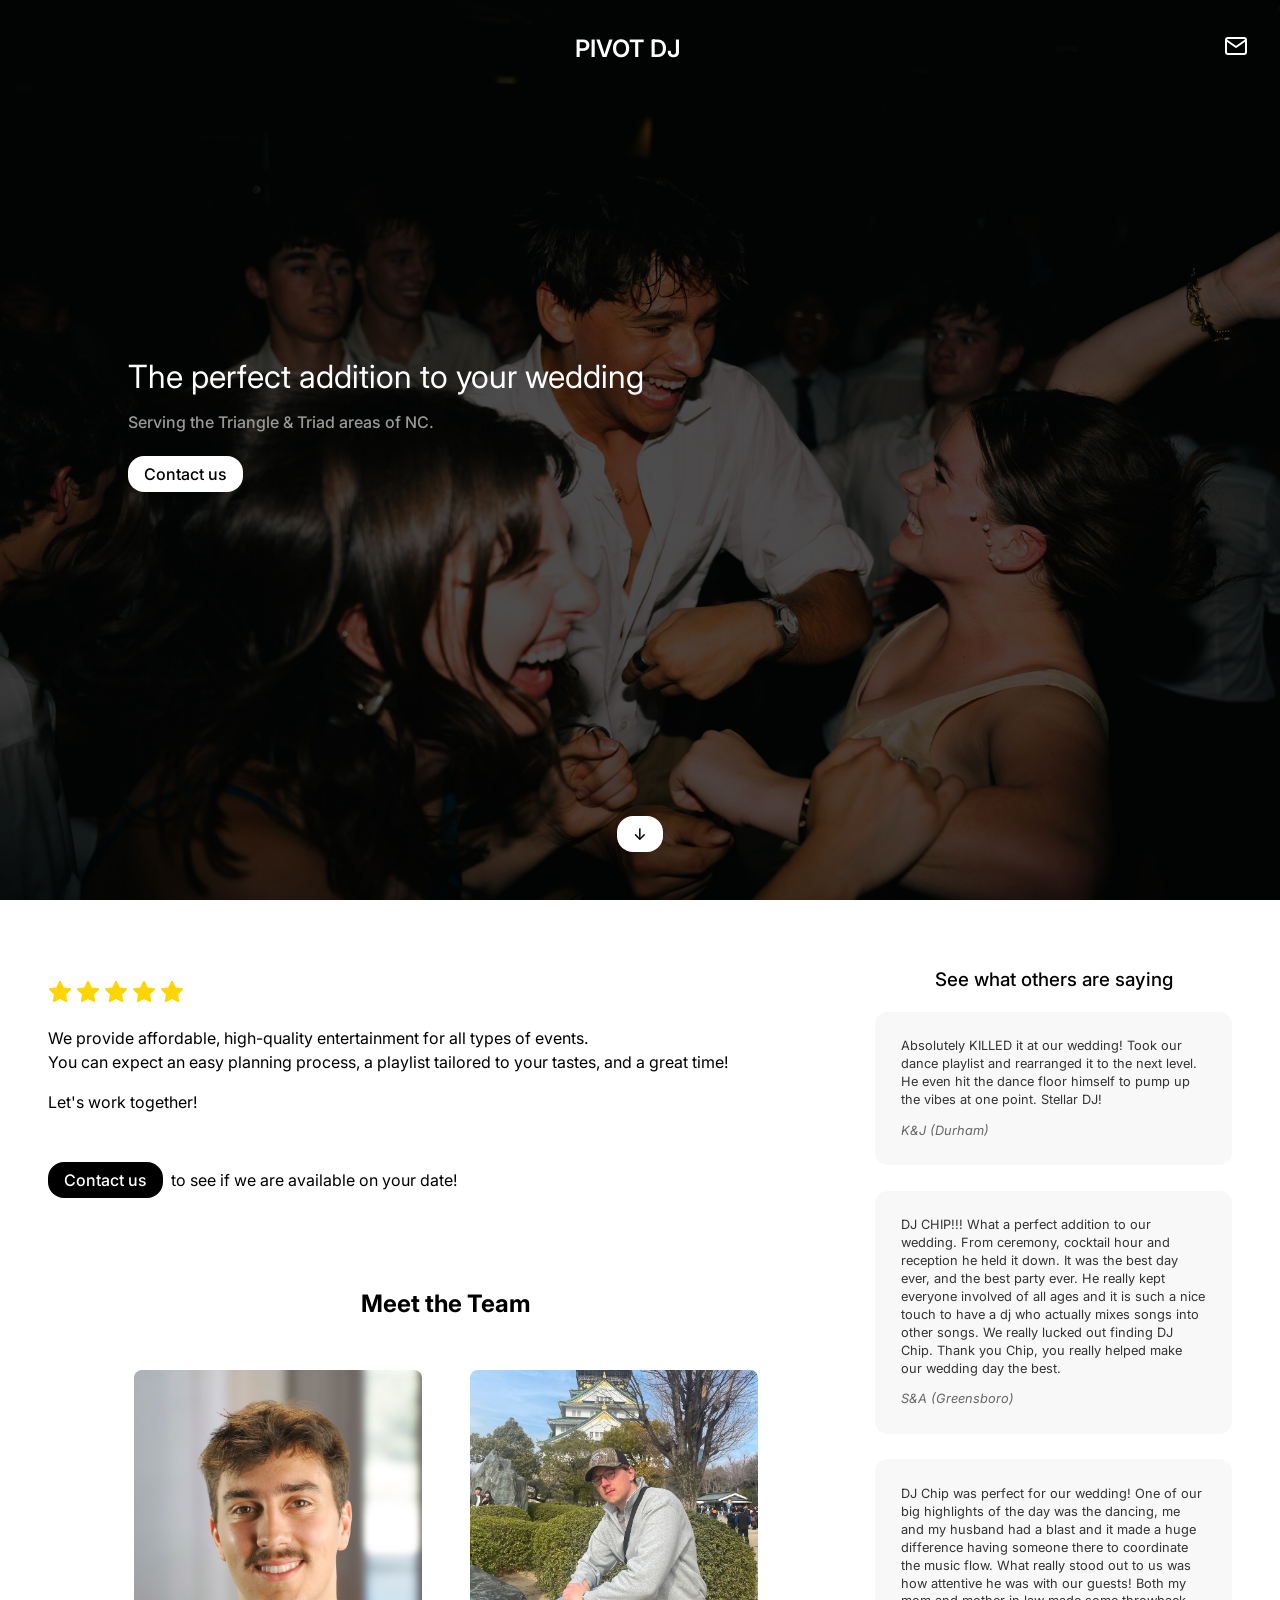
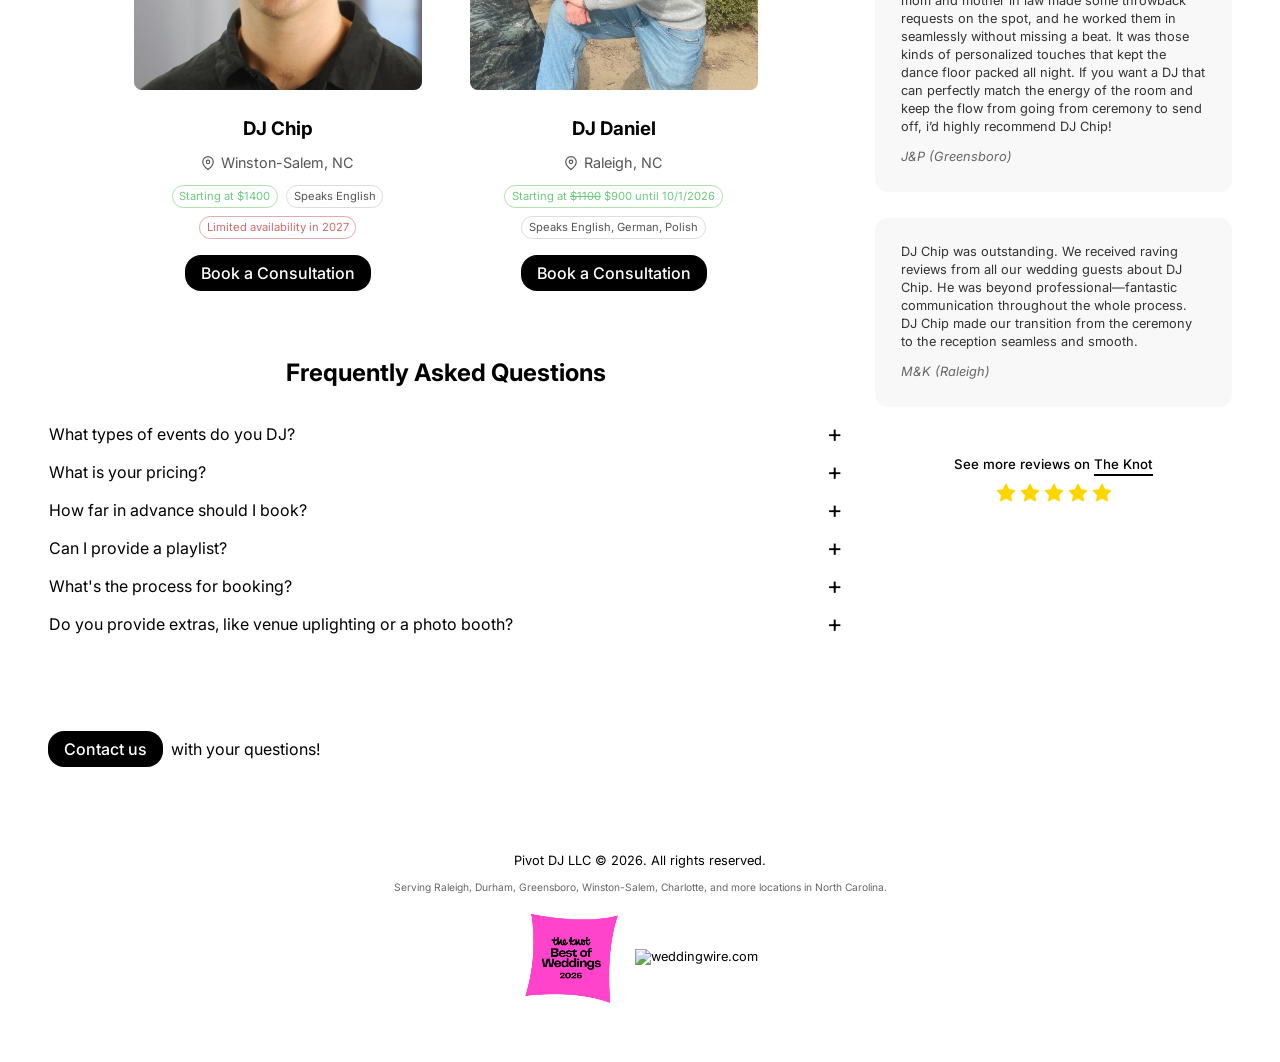
==== index.html @ 829cc8ad "remove name from s&a review" ====
<!DOCTYPE html>
<html lang="en">
<!-- 
    This website was NOT made with Squarespace.
    I made it from scratch.

    Hire us for your next event.
    
    – Chip
-->

<head>
    <title>Pivot DJ – Entertainment in Raleigh, Greensboro NC</title>
    <meta charset="utf-8">
    <meta name="og:title" content="Pivot DJ – Weddings, Entertainment in Raleigh, Greensboro NC">
    <meta name="og:site_name" content="Pivot DJ">
    <meta name="og:url" content="https://pivotdj.com">
    <meta name="keywords"
        content="dj, nc, raleigh, durham, charlotte, greensboro, winston-salem, live dj, wedding dj, wedding djs, corporate event, private event, affordable, cheap, good price, disc jockey, live music">
    <meta name="description" content="High-quality, affordable DJ services in the Triangle & Triad">
    <meta name="og:description" content="High-quality, affordable DJ services in the Triangle & Triad">
    <meta name="viewport" content="width=device-width, initial-scale=1.0, viewport-fit=cover">
    <meta name="copyright" content="Pivot DJ LLC">
    <meta name="robots" content="index,follow">
    <link rel="stylesheet" href="/main.css">
    <link rel="icon" href="/assets/favicon-dj.png" type="image/png">
    <link rel="apple-touch-icon" href="/assets/favicon-dj.png">
    <!-- Google tag (gtag.js) -->
    <script async src="https://www.googletagmanager.com/gtag/js?id=G-9B3NSPTKXT"></script>
    <script>
        window.dataLayer = window.dataLayer || [];
        function gtag() { dataLayer.push(arguments); }
        gtag('js', new Date());

        gtag('config', 'G-9B3NSPTKXT');
    </script>
</head>

<body>
    <img id="slideshow" src="/assets/dj0.jpg" alt="Slideshow image">

    <div id="container">
        <div class="fullpage">
            <!-- <header class="notice">
                Header
            </header> -->
            <header>
                <div id="left">
                    <!-- <a href="/">&larr; Home</a> -->
                </div>
                <div id="center">
                    <a href="/">PIVOT DJ</a>
                </div>
                <div id="right">
                    <a href="mailto:contact@pivotdj.com"><svg xmlns="http://www.w3.org/2000/svg" width="24" height="24"
                            viewBox="0 0 24 24" fill="none" stroke="currentColor" stroke-width="2"
                            stroke-linecap="round" stroke-linejoin="round" class="feather feather-mail">
                            <path d="M4 4h16c1.1 0 2 .9 2 2v12c0 1.1-.9 2-2 2H4c-1.1 0-2-.9-2-2V6c0-1.1.9-2 2-2z">
                            </path>
                            <polyline points="22,6 12,13 2,6"></polyline>
                        </svg></a>
                </div>
            </header>
            <main class="content">
                <div class="title-container"> <!-- For removing flex behavior from these children -->
                    <div class="title">The perfect addition to your <span class="word-wrapper"><span
                                id="rotating-word">wedding</span></span></div>
                    <div class="subtitle">Serving the Triangle & Triad areas of NC.</div>
                    <a href="mailto:contact@pivotdj.com"><button>Contact us</button></a>
                </div>
            </main>
            <footer>
                <button data-scroll-to=".bg">&darr;</button>
            </footer>
        </div>
        <div class="bg">
            <div class="columns">
                <main>
                    <div>
                        <!-- <div style="opacity: 0.5; font-style: italic">Reviews coming soon.</div> -->
                        <div class="stars" data-scroll-to=".review-section">
                            <img src="/assets/star.svg" width="24" height="24" alt="">
                            <img src="/assets/star.svg" width="24" height="24" alt="">
                            <img src="/assets/star.svg" width="24" height="24" alt="">
                            <img src="/assets/star.svg" width="24" height="24" alt="">
                            <img src="/assets/star.svg" width="24" height="24" alt="">
                        </div>
                        <div>
                            We provide affordable, high-quality entertainment for all types of events.<br>
                            You can expect an easy planning process, a playlist tailored to your tastes, and a great
                            time!
                        </div>
                        <div>Let's work together!</div>
                        <div>
                            <a href="mailto:contact@pivotdj.com"><button>Contact us</button></a>&nbsp; to see if we are
                            available on your date!
                        </div>
                        <br>
                        <div class="faq-section">
                            <h2>Meet the Team</h2>
                            <div class="team">
                                <div>
                                    <img src="/assets/chip.jpg" alt="DJ Chip">
                                    <h3>DJ Chip</h3>
                                    <div class="team-location"><svg xmlns="http://www.w3.org/2000/svg" width="14"
                                            height="14" viewBox="0 0 24 24" fill="none" stroke="currentColor"
                                            stroke-width="2" stroke-linecap="round" stroke-linejoin="round"
                                            class="feather feather-map-pin">
                                            <path d="M21 10c0 7-9 13-9 13s-9-6-9-13a9 9 0 0 1 18 0z"></path>
                                            <circle cx="12" cy="10" r="3"></circle>
                                        </svg>Winston-Salem, NC</div>
                                    <div class="team-tags">
                                        <span class="team-tag team-tag-money">Starting at $1400</span>
                                        <span class="team-tag">Speaks English</span>
                                        <span class="team-tag team-tag-warning">Limited availability in 2027</span>
                                    </div>
                                    <p>
                                        <a href="https://calendar.app.google/gRB2SEyyCgArEtB78">
                                            <button>Book a
                                                Consultation</button>
                                        </a>
                                    </p>
                                </div>
                                <div>
                                    <img src="/assets/daniel.jpg" alt="DJ Daniel">
                                    <h3>DJ Daniel</h3>
                                    <div class="team-location"><svg xmlns="http://www.w3.org/2000/svg" width="14"
                                            height="14" viewBox="0 0 24 24" fill="none" stroke="currentColor"
                                            stroke-width="2" stroke-linecap="round" stroke-linejoin="round"
                                            class="feather feather-map-pin">
                                            <path d="M21 10c0 7-9 13-9 13s-9-6-9-13a9 9 0 0 1 18 0z"></path>
                                            <circle cx="12" cy="10" r="3"></circle>
                                        </svg>Raleigh, NC</div>
                                    <div class="team-tags">
                                        <span class="team-tag team-tag-money">Starting at <del>$1100</del> $900 until 10/1/2026</span>
                                        <span class="team-tag">Speaks English, German, Polish</span>
                                    </div>
                                    <p>
                                        <a href="https://calendar.app.google/VmFDQBYrXKWdVt6Q8">
                                            <button>Book a
                                                Consultation</button>
                                        </a>
                                    </p>

                                </div>
                            </div>
                        </div>
                        <div class="faq-section">
                            <h2>Frequently Asked Questions</h2>
                            <div class="faq-item">
                                <div class="faq-question">
                                    What types of events do you DJ?
                                    <span class="faq-toggle">+</span>
                                </div>
                                <div class="faq-answer">
                                    We play weddings, corporate events, private parties, and school dances. Each
                                    event is unique, so we work closely with you to create the perfect atmosphere.
                                </div>
                            </div>
                            <div class="faq-item">
                                <div class="faq-question">
                                    What is your pricing?
                                    <span class="faq-toggle">+</span>
                                </div>
                                <div class="faq-answer">
                                    Pricing varies based on a lot of factors!<br><br>
                                    Our wedding packages start at $1000, and event packages start at $400.<br><br>
                                    If you want to get some more specific numbers, <a class="link"
                                        data-scroll-to="#contact">reach out</a> & we'll send you a quote!
                                </div>
                            </div>
                            <div class="faq-item">
                                <div class="faq-question">
                                    How far in advance should I book?
                                    <span class="faq-toggle">+</span>
                                </div>
                                <div class="faq-answer">
                                    For weddings and major events, we recommend booking 3-6 months in advance. However,
                                    we
                                    may have availability at any time, so it's always worth asking!
                                </div>
                            </div>
                            <div class="faq-item">
                                <div class="faq-question">
                                    Can I provide a playlist?
                                    <span class="faq-toggle">+</span>
                                </div>
                                <div class="faq-answer">
                                    Absolutely! We would love to hear your music preferences and must-play songs.
                                </div>
                            </div>
                            <div class="faq-item">
                                <div class="faq-question">
                                    What's the process for booking?
                                    <span class="faq-toggle">+</span>
                                </div>
                                <div class="faq-answer">
                                    1. We'll chat about your event, and send you a quote!<br><br>
                                    2. If the quote looks good, we'll send you a contract & require a 50% deposit to
                                    secure your date.<br><br>
                                    3. We'll chat again to go over the details & make a playlist based on your
                                    preferences.<br><br>
                                    4. We'll show up early to set up, and make sure everything goes smoothly!
                                </div>
                            </div>
                            <div class="faq-item">
                                <div class="faq-question">
                                    Do you provide extras, like venue uplighting or a photo booth?
                                    <span class="faq-toggle">+</span>
                                </div>
                                <div class="faq-answer">
                                    No. We provide a simple wedding DJ service, at a more affordable price point than
                                    most DJs in the Triangle and Triad areas!
                                </div>
                            </div>
                        </div>
                        <br>
                        <div id="contact">
                            <a href="mailto:contact@pivotdj.com"><button>Contact us</button></a>&nbsp; with your
                            questions!
                            <!-- or
                            <a class="link" href="https://calendar.app.google/gRB2SEyyCgArEtB78">meet with us
                                (free)</a>! -->
                        </div>
                    </div>
                </main>
                <section class="review-section">
                    <h3>See what others are saying</h3>
                    <div class="review">
                        <div class="review-text">
                            Absolutely KILLED it at our wedding! Took our dance playlist and rearranged it to the next
                            level. He even hit the dance floor himself to pump up the vibes at one point. Stellar DJ!
                        </div>
                        <div class="review-author">
                            K&J (Durham)
                        </div>
                    </div>
                    <div class="review">
                        <div class="review-text">
                            DJ CHIP!!! What a perfect addition to our wedding. From ceremony, cocktail hour and
                            reception he held it down. It was the best day ever, and the best party ever. He really kept
                            everyone involved of all ages and it is such a nice touch to have a dj who actually mixes
                            songs into other songs. We really lucked out finding DJ Chip. Thank you Chip, you really
                            helped make our wedding day the best.
                        </div>
                        <div class="review-author">
                            S&A (Greensboro)
                        </div>
                    </div>
                    <div class="review">
                        <div class="review-text">
                            DJ Chip was perfect for our wedding! One of our big highlights of the day was the dancing,
                            me and my husband had a blast and it made a huge difference having someone there to
                            coordinate the music flow. What really stood out to us was how attentive he was with our
                            guests! Both my mom and mother in law made some throwback requests on the spot, and he
                            worked them in seamlessly without missing a beat. It was those kinds of personalized touches
                            that kept the dance floor packed all night. If you want a DJ that can perfectly match the
                            energy of the room and keep the flow from going from ceremony to send off, i’d highly
                            recommend DJ Chip!
                        </div>
                        <div class="review-author">
                            J&P (Greensboro)
                        </div>
                    </div>
                    <div class="review">
                        <div class="review-text">
                            DJ Chip was outstanding. We received raving reviews from all our wedding guests about DJ
                            Chip. He was beyond professional—fantastic communication throughout the whole process. DJ
                            Chip made our transition from the ceremony to the reception seamless and smooth.
                        </div>
                        <div class="review-author">
                            M&K (Raleigh)
                        </div>
                    </div>
                    <h5>See more reviews on <a class="link"
                            href="https://www.theknot.com/marketplace/redirect-2095259?utm_source=vendor_website&utm_medium=banner&utm_term=2c497279-8a3f-4883-9892-98532b656bb8&utm_campaign=vendor_badge_assets">The
                            Knot</a></h5>
                    <svg style="display:none;">
                        <symbol id="icon-star" viewBox="0 0 24 24">
                            <polygon points="12 2 15.09 8.26 22 9.27 17 14.14 
              18.18 21.02 12 17.77 5.82 21.02 
              7 14.14 2 9.27 8.91 8.26 12 2">
                            </polygon>
                        </symbol>
                    </svg>
                    <div class="stars" style="color:#ffd500">
                        <img src="/assets/star.svg" width="20" height="20" alt="">
                        <img src="/assets/star.svg" width="20" height="20" alt="">
                        <img src="/assets/star.svg" width="20" height="20" alt="">
                        <img src="/assets/star.svg" width="20" height="20" alt="">
                        <img src="/assets/star.svg" width="20" height="20" alt="">
                    </div>
                </section>

            </div>
            <footer>
                <div>Pivot DJ LLC &copy; 2026. All rights reserved.</div>
                <div class="fade">Serving Raleigh, Durham, Greensboro, Winston-Salem, Charlotte, and more locations in
                    North Carolina.</div>
                <div class="footer-columns">
                    <a target="_blank"
                        href="https://www.theknot.com/marketplace/redirect-2095259?utm_source=vendor_website&utm_medium=banner&utm_term=2c497279-8a3f-4883-9892-98532b656bb8&utm_campaign=vendor_badge_assets"><img
                            alt="As Seen on The Knot" border="0" src="/assets/knot.png" width="100"></a>
                    <a rel='nofollow' target='_blank'
                        href='https://www.weddingwire.com/biz/dj-chip/22a6bf3225f4427c.html'
                        title='weddingwire.com'><img alt='weddingwire.com'
                            src='https://www.weddingwire.com/images/sellos/partner--gg2209864.png'
                            srcset='https://www.weddingwire.com/images/sellos/partner--gg2209864.png 1x, https://www.weddingwire.com/images/sellos/partner--gg2209864.png?largeImg=true 2x'
                            style='border-width:0px;' /></a>
                </div>
            </footer>
        </div>

        <script>
            // Rotating words

            const words = ["wedding", "party", "private event", "formal", "prom"];
            let index = 0;
            const el = document.getElementById("rotating-word");

            function rotateWord() {
                // Slide out
                el.style.transform = "translateY(-100%)";
                el.style.opacity = "0";

                setTimeout(() => {
                    // Change word when it's out of view
                    index = (index + 1) % words.length;
                    el.textContent = words[index];

                    // Reset position below and then animate up
                    el.style.transition = "none"; // remove transition to jump below
                    el.style.transform = "translateY(100%)";

                    // Force reflow to make browser register the new position
                    void el.offsetWidth;

                    // Animate back in
                    el.style.transition = "transform 0.5s ease, opacity 0.5s ease";
                    el.style.transform = "translateY(0)";
                    el.style.opacity = "1";
                }, 500); // wait for slide-out animation
            }

            setInterval(rotateWord, 3000);

            // Slideshow

            const images = Array.from({ length: 7 }, (_, i) => `/assets/dj${i}.jpg`);
            const delay = 5000; // 5 seconds
            const preloaded = [];

            for (let i = 0; i < images.length; i++) {
                preloaded[i] = new Image();
                preloaded[i].src = images[i];
            }

            let current = 1;
            const img = document.getElementById('slideshow');

            setInterval(() => {
                img.src = preloaded[current].src;
                current = (current + 1) % images.length;
            }, delay);

            // Scroll to / highlight

            document.querySelectorAll('[data-scroll-to]').forEach(element => {
                element.addEventListener('click', () => {
                    const target = document.querySelector(element.dataset.scrollTo);
                    if (target) {
                        target.scrollIntoView({ behavior: 'smooth' });
                        // Add highlight animation if it's the contact section
                        if (element.dataset.scrollTo === '#contact') {
                            target.classList.add('highlight');
                            // Remove the class after animation completes
                            setTimeout(() => {
                                target.classList.remove('highlight');
                            }, 1500);
                        }
                        // Add highlight animation if it's the review section
                        if (element.dataset.scrollTo === '.review-section') {
                            target.children[0].classList.add('highlight');
                            // Remove the class after animation completes
                            setTimeout(() => {
                                target.children[0].classList.remove('highlight');
                            }, 1500);
                        }
                    }
                });
            });

            // FAQ Toggle functionality

            document.querySelectorAll('.faq-question').forEach(question => {
                question.addEventListener('click', () => {
                    const faqItem = question.parentElement;
                    faqItem.classList.toggle('active');
                });
            });
        </script>
</body>

</html>
---- main.css ----
@import url('https://fonts.googleapis.com/css2?family=Inter:ital,opsz,wght@0,14..32,100..900;1,14..32,100..900&display=swap');

* {
    box-sizing: border-box;
    /* Apparently this is a best practice! */
}

:root {
    --color: #dd2525;
}

body {
    margin: 0;
    background: black;

    font-family: "Inter", sans-serif;
}

.fade {
    font-size: 0.8em;
    opacity: 0.6;
}

.word-wrapper {
    display: inline-block;
    height: 1em;
    /* overflow: hidden; */
    /* vertical-align: bottom; */
    position: relative;
}

#rotating-word {
    display: inline-block;
    transition: transform 0.5s ease, opacity 0.5s ease;
    will-change: transform, opacity;
}

#slideshow {
    position: fixed;
    width: 100vw;
    height: 100vh;
    object-fit: cover;

    opacity: 30%;
    filter: saturate(1.3);
}

#container {
    color: white;
    position: relative;
}

.content {
    width: 100%;
    padding: 3rem;
}

.fullpage {
    height: 100vh;
    display: flex;
    flex-direction: column;
}

header {
    padding: 2em;
    display: flex;
    justify-content: space-between;
    align-items: center;
}

header #left {
    font-size: 0.8em;
    filter: brightness(0.6);
}

header #center {
    font-weight: 600;
    font-size: 1.5em;
    transition: transform 0.2s;
}

header #center:hover {
    transform: rotate(5deg);
}

header #right {
    display: flex;
    gap: 1em;
}

header.notice {
    display: block;
    text-align: center;
    padding: 1em;
    font-size: 0.8em;
    background: #cc9c00;
}

.footer-columns {
    display: flex;
    justify-content: center;
    align-items: center;
    gap: 1em;
}

main {
    flex-grow: 1;
    max-width: 70rem;
    margin: 0 auto;

    display: flex;
    flex-direction: column;
    justify-content: center;

}

footer {
    padding: 3em;
    text-align: center;
}

footer div {
    margin-bottom: 1em;
}

.title {
    font-size: 2em;
    margin-bottom: 0.5em;
}

.subtitle {
    filter: brightness(0.6);
    font-weight: 500;
    margin-bottom: 0.5em;
}

/* this kind of a workaround, basically the divs that are JUST a button needed some more space */
main div:has(button):not(.faq-section div) {
    margin: 2em 0;
}

main button {
    margin: 1em 0;
}

button {
    padding: 0.5em 1em;
    display: inline;

    border: none;
    background: white;

    border-radius: 1em;

    color: black;
    cursor: pointer;


    font-family: inherit;
    font-size: inherit;
    font-weight: 500;
    transition: 0.2s all;
}

button:hover {
    transform: scale(1.05);
}

a {
    color: inherit;
    text-decoration: none;
    padding: 2px 0;
}

a:hover {
    filter: brightness(0.8);
}

a:has(> button) {
    margin: 2em 0;
}

.bg {
    background: white;
    color: black;
    padding: 3rem 3rem 0 3rem;
}

/* On big screens, show reviews on the right side */
@media screen and (min-width: 1000px) {
    .columns {
        display: flex;
        align-items: flex-start;
        gap: 2rem;
    }

    .columns>main {
        flex-grow: 1;
    }

    .columns>section {
        flex-grow: 0;
        width: 30rem;
    }
}


.bg button {
    background: black;
    color: white;
}

.bg main {
    line-height: 1.5;
}

.bg main div:not(.faq-section div) {
    margin-bottom: 1em;
}

.bg a.link {
    border-bottom: 2px solid black;
    transition: all 0.2s;
    white-space: nowrap;
    cursor: pointer;
}

.bg a.link:hover {
    border-bottom-color: transparent;
}

.bg footer {
    font-size: 0.8em;
}

/* FAQ */

.faq-section {}

.faq-section h2 {
    margin-bottom: 1.5rem;
    text-align: center;
}

.faq-item {
    border: 1px solid rgba(255, 255, 255, 0.1);
    border-radius: 8px;
    overflow: hidden;
}

.faq-item a.link {
    border-bottom: 2px solid #555;
}

.faq-question {
    cursor: pointer;
    display: flex;
    justify-content: space-between;
    align-items: center;
}


.faq-toggle {
    font-size: 1.5rem;
    transition: transform 0.3s ease;
}

.faq-answer {
    padding: 0;
    max-height: 0;
    overflow: hidden;
    transition: all 0.3s ease;
    color: #555;
    font-size: 0.9em;
    opacity: 0;
}

.faq-item.active .faq-answer {
    padding: 2rem 0;
    max-height: 500px;
    opacity: 1;
}

.faq-item.active .faq-toggle {
    transform: rotate(45deg);
}

/* Meet the team */

.team {
    display: grid;
    grid-template-columns: repeat(auto-fit, minmax(10rem, 18em));
    justify-content: center;
    gap: 3rem;
    text-align: center;
    margin: 3rem 0;
}

.team img {
    width: 100%;
    aspect-ratio: 9 / 10;
    object-fit: cover;
    border-radius: 0.5em;
}

.team h3 {
    margin: 1em 0 0.5em;
}

.team p {
    margin: 0;
}

.team-location {
    display: flex;
    align-items: center;
    justify-content: center;
    gap: 0.35em;
    color: #555;
    font-size: 0.9em;
    margin-bottom: 0.75em;
}

.team-location svg {
    flex-shrink: 0;
}

.team-tags {
    display: flex;
    flex-wrap: wrap;
    justify-content: center;
    gap: 0.5em;
}

.team-tag {
    border: 1px solid #ddd;
    border-radius: 1em;
    padding: 0.2em 0.6em;
    color: #555;
    font-size: 0.7em;
}

.team-tag-warning {
    color: #ca6b6b;
    border-color: #e3acac;
}

.team-tag-money {
    color: #6bca7e;
    border-color: #aee3ac;
}

/* Highlighting the contact button on-scroll */

@keyframes highlight {
    0% {
        background-color: transparent;
    }

    50% {
        background-color: rgba(255, 213, 0, 0.3);
    }

    100% {
        background-color: transparent;
    }
}

#contact {
    transition: background-color 0.5s ease;
}

.highlight {
    animation: highlight 1.5s ease;
}

/* Reviews */

.review-section {
    max-width: 50rem;
    line-height: 1.4;

    /* Horizontally center everything inside */
    display: flex;
    flex-direction: column;
    align-items: center;
}

/* All text (headings) in review section */
.review-section h3, .review-section h5 {
    font-weight: 500;
}

/* Control spacing between "See more reviews" and stars */
.review-section h5 { 
    margin-bottom: 0.75em;
}
.review {
    background: #f8f8f8;
    color: #333;
    padding: 2em;
    border-radius: 1em;

    font-size: 0.8em;

    margin-bottom: 2em;
}

.review-text {
    margin-bottom: 1em;
}

.review-author {
    color: #666;
    font-style: italic;
}

.stars {
    cursor: pointer;
}
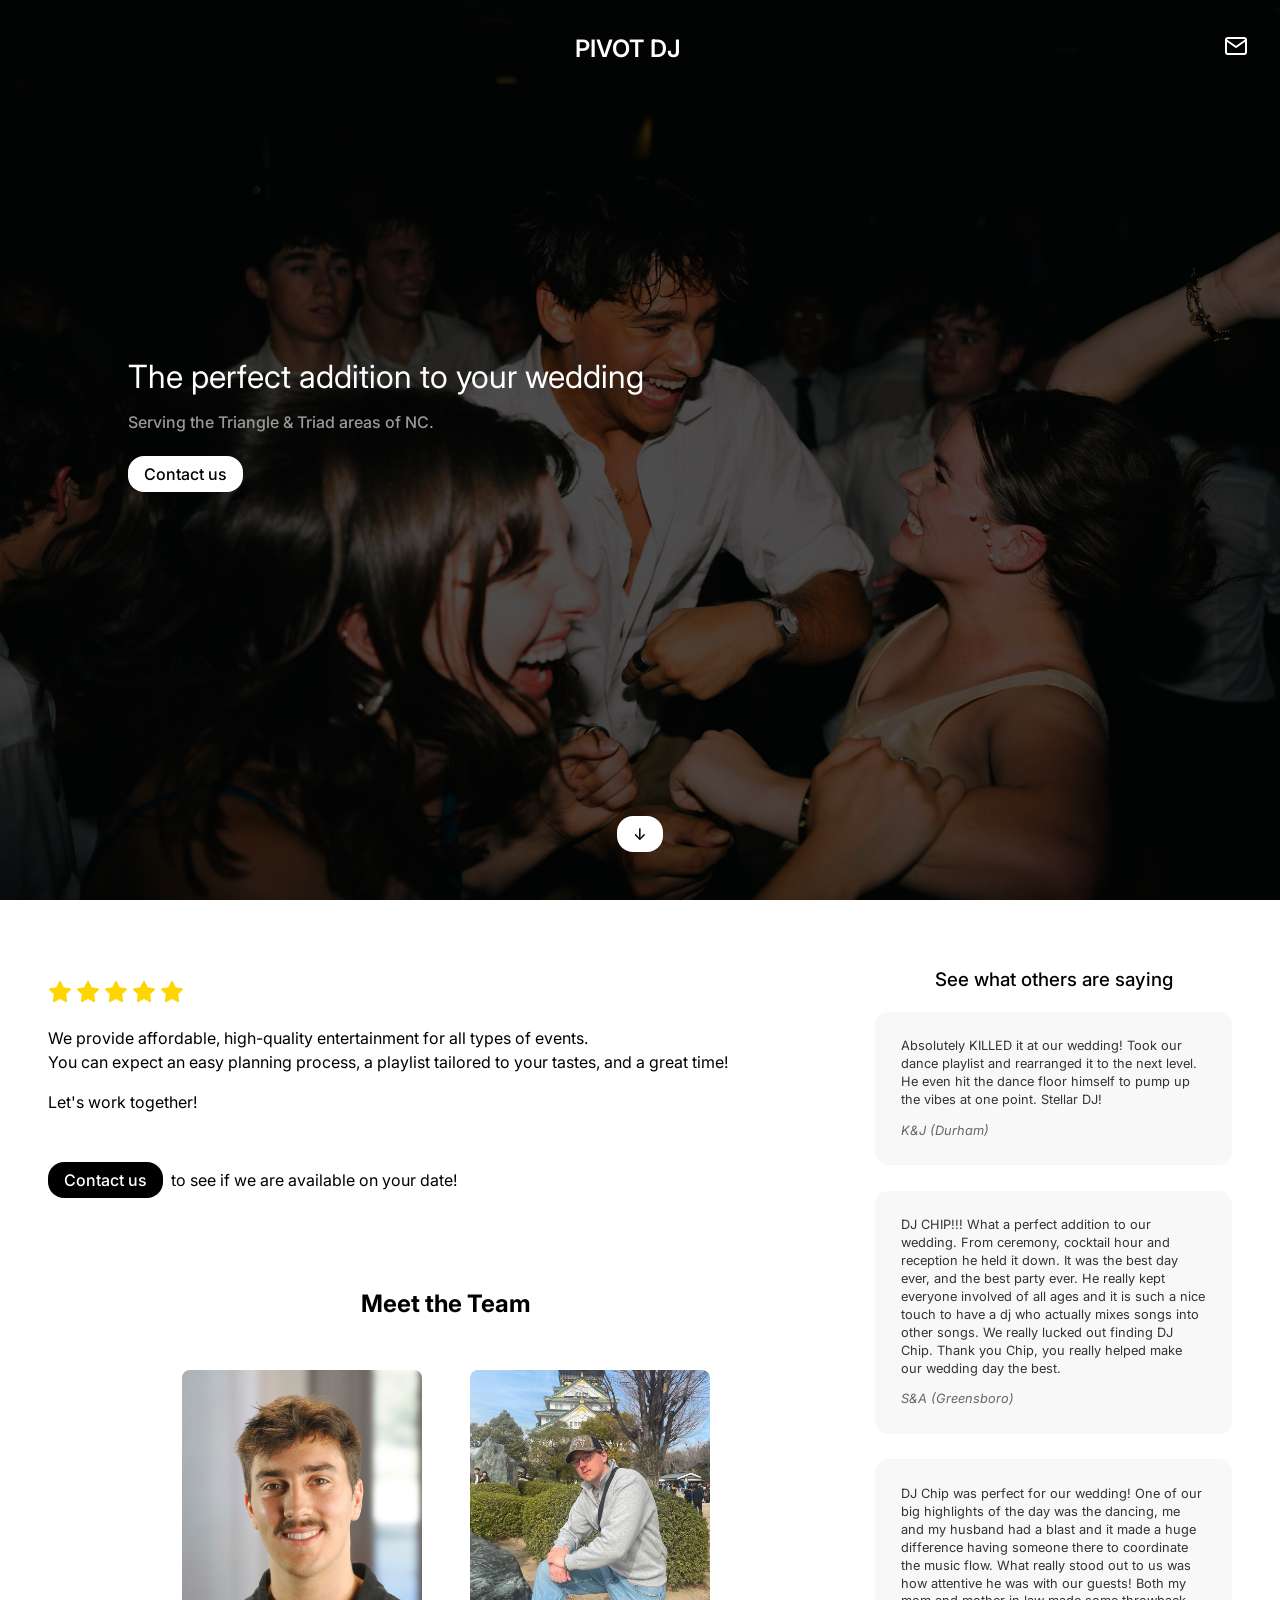
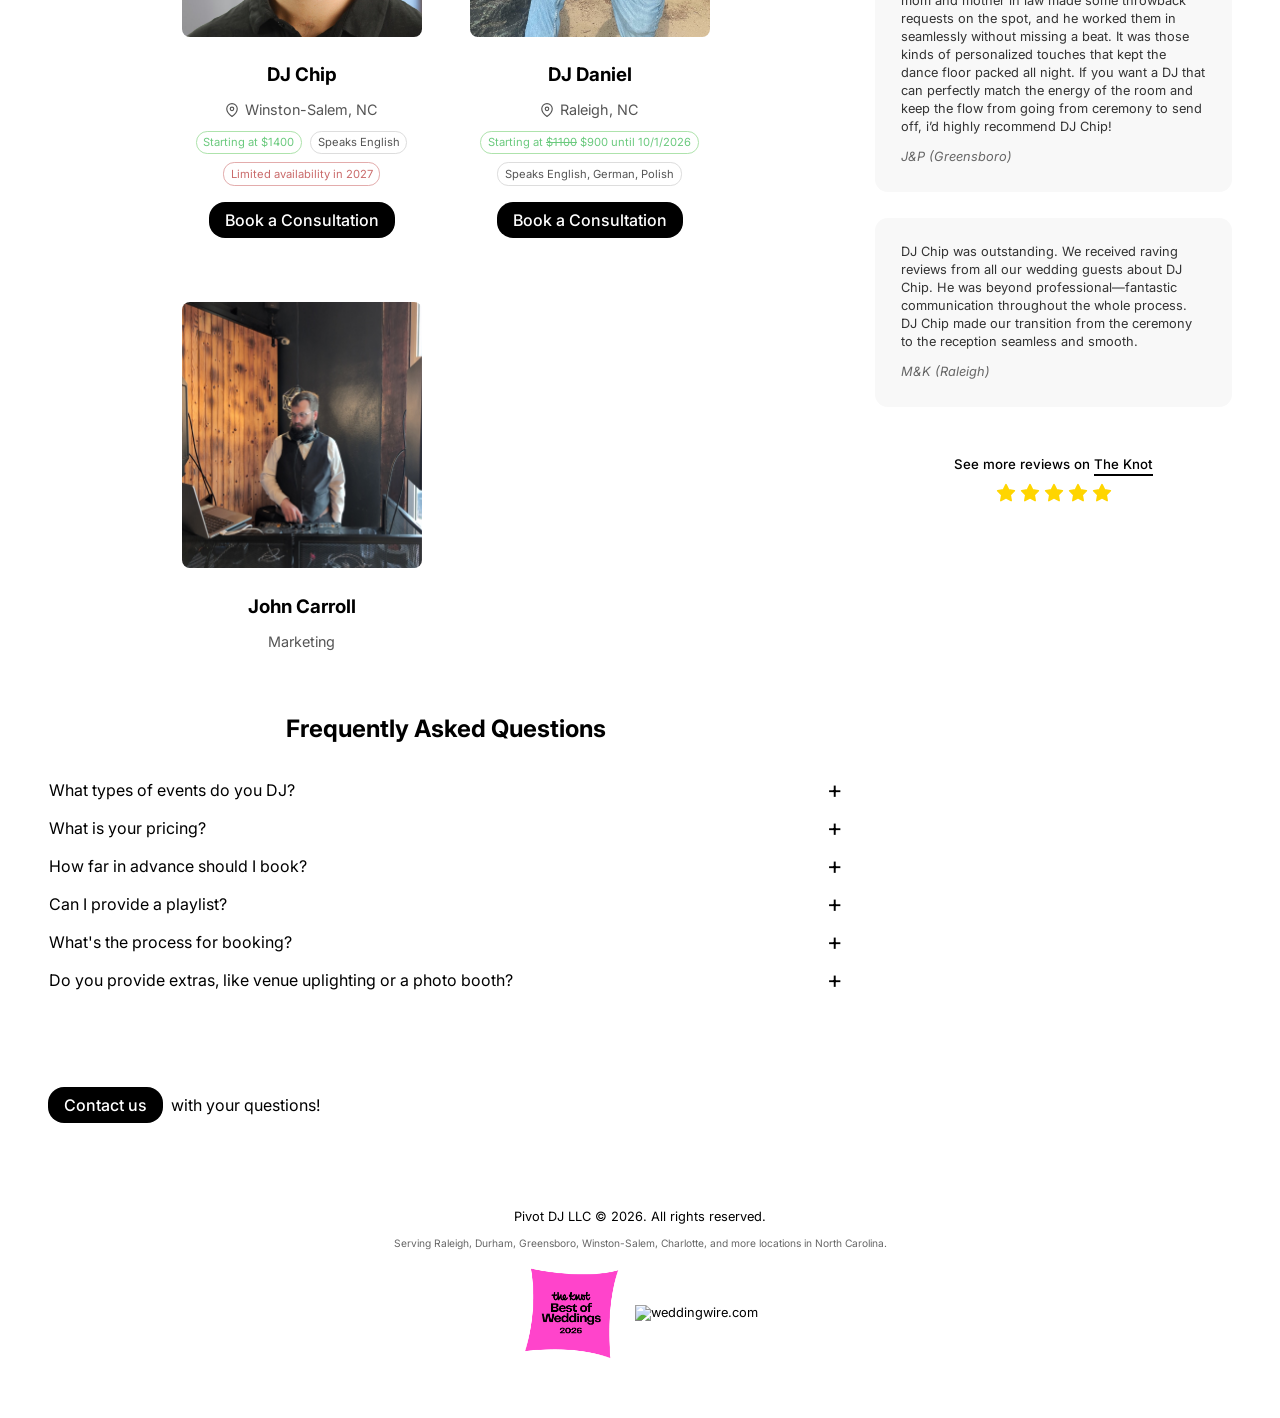
==== commit 81d0d4a2: "add john" ====
--- a/index.html
+++ b/index.html
@@ -143,6 +143,12 @@
                                     </p>
 
                                 </div>
+                                <div>
+                                    <img src="/assets/john.jpg" alt="John Carroll">
+                                    <h3>John Carroll</h3>
+                                    <div class="team-location">
+                                        </svg>Marketing</div>
+                                </div>
                             </div>
                         </div>
                         <div class="faq-section">
--- a/main.css
+++ b/main.css
@@ -289,7 +289,7 @@
 
 .team {
     display: grid;
-    grid-template-columns: repeat(auto-fit, minmax(10rem, 18em));
+    grid-template-columns: repeat(auto-fit, minmax(10rem, 15em));
     justify-content: center;
     gap: 3rem;
     text-align: center;
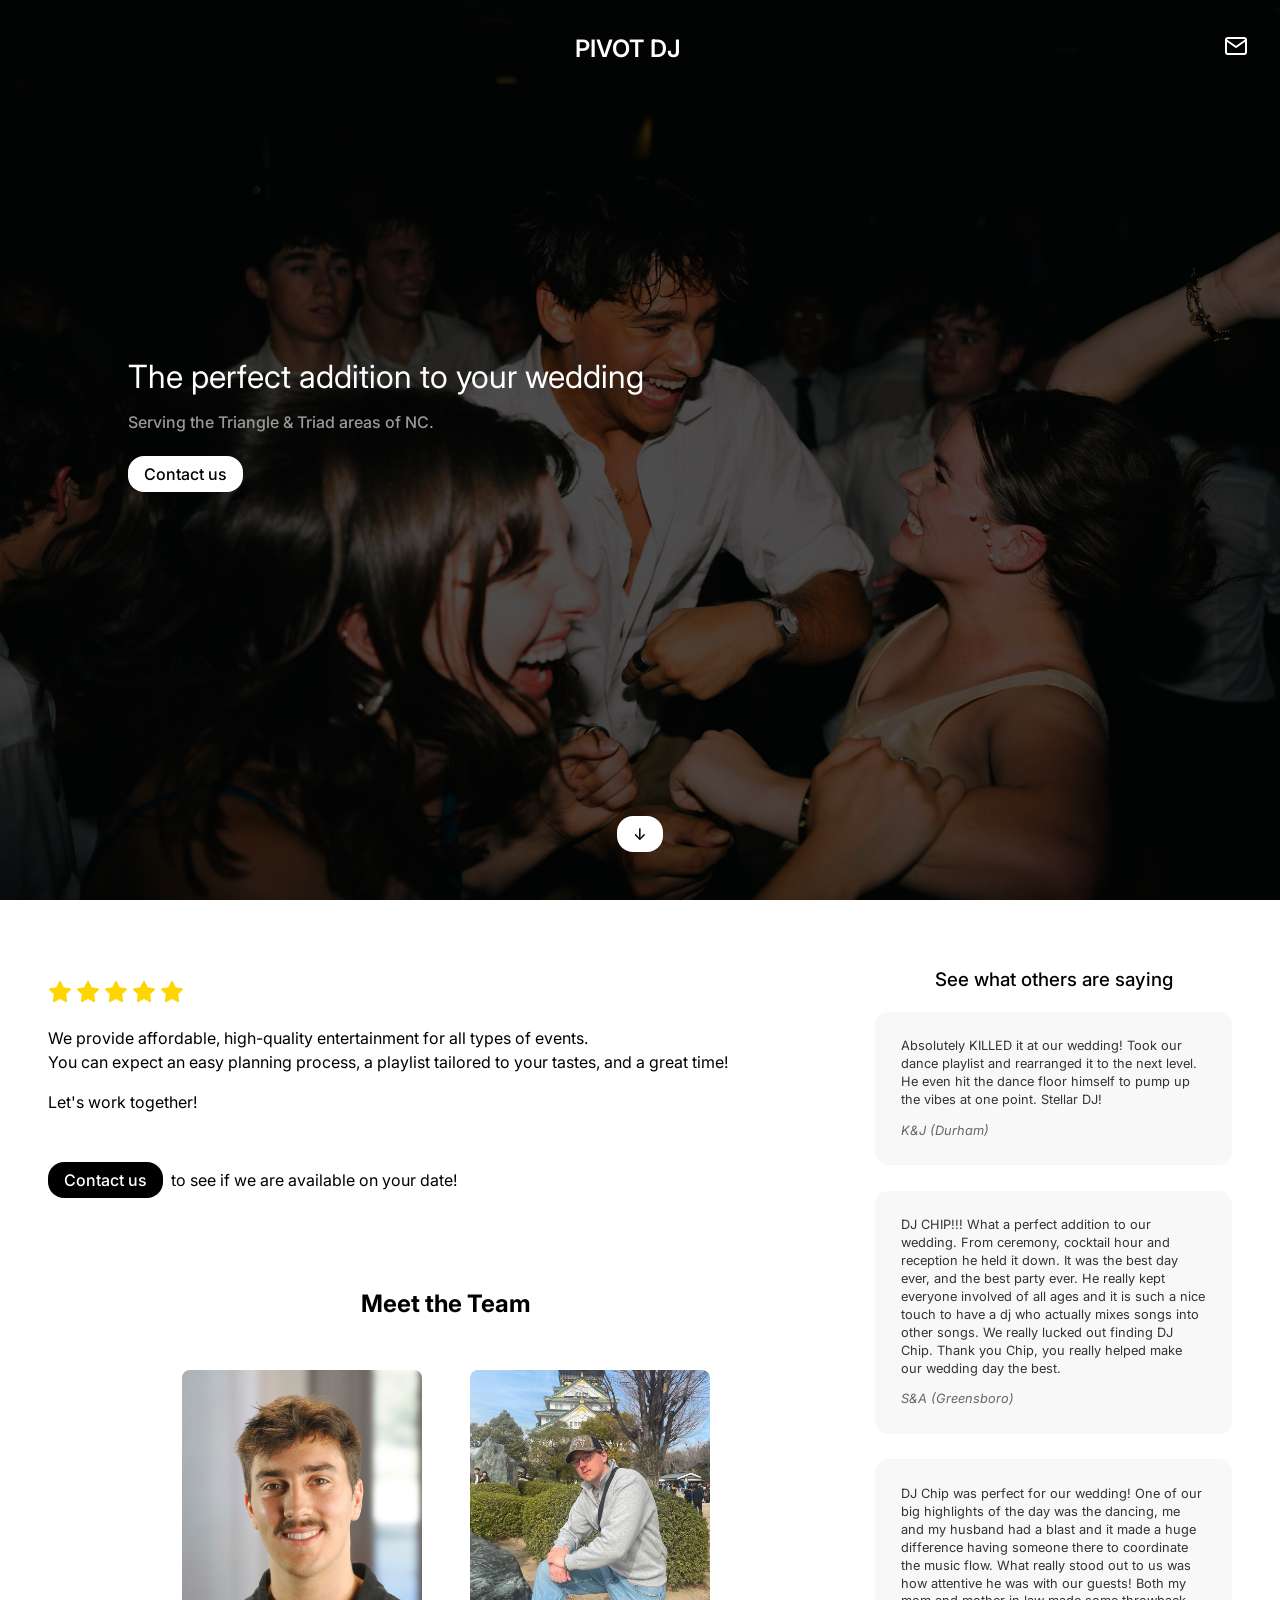
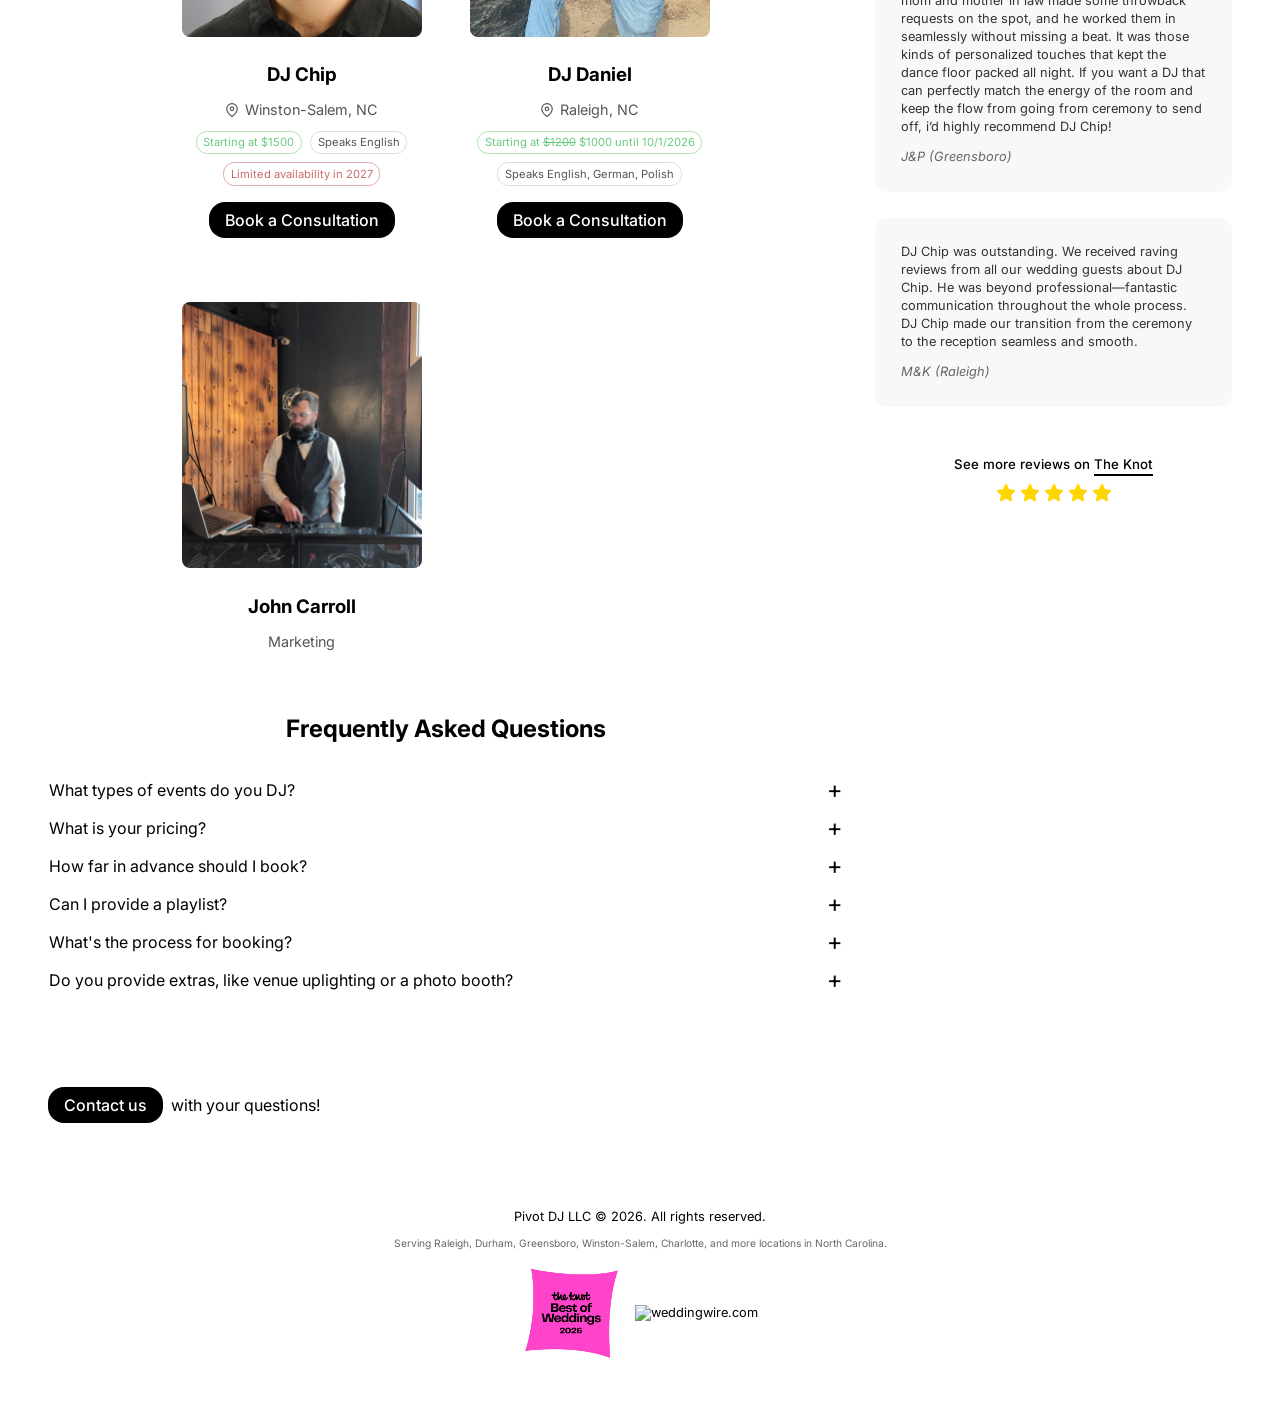
==== commit 3af24328: "Update pricing" ====
--- a/index.html
+++ b/index.html
@@ -110,7 +110,7 @@
                                             <circle cx="12" cy="10" r="3"></circle>
                                         </svg>Winston-Salem, NC</div>
                                     <div class="team-tags">
-                                        <span class="team-tag team-tag-money">Starting at $1400</span>
+                                        <span class="team-tag team-tag-money">Starting at $1500</span>
                                         <span class="team-tag">Speaks English</span>
                                         <span class="team-tag team-tag-warning">Limited availability in 2027</span>
                                     </div>
@@ -132,7 +132,7 @@
                                             <circle cx="12" cy="10" r="3"></circle>
                                         </svg>Raleigh, NC</div>
                                     <div class="team-tags">
-                                        <span class="team-tag team-tag-money">Starting at <del>$1100</del> $900 until 10/1/2026</span>
+                                        <span class="team-tag team-tag-money">Starting at <del>$1200</del> $1000 until 10/1/2026</span>
                                         <span class="team-tag">Speaks English, German, Polish</span>
                                     </div>
                                     <p>
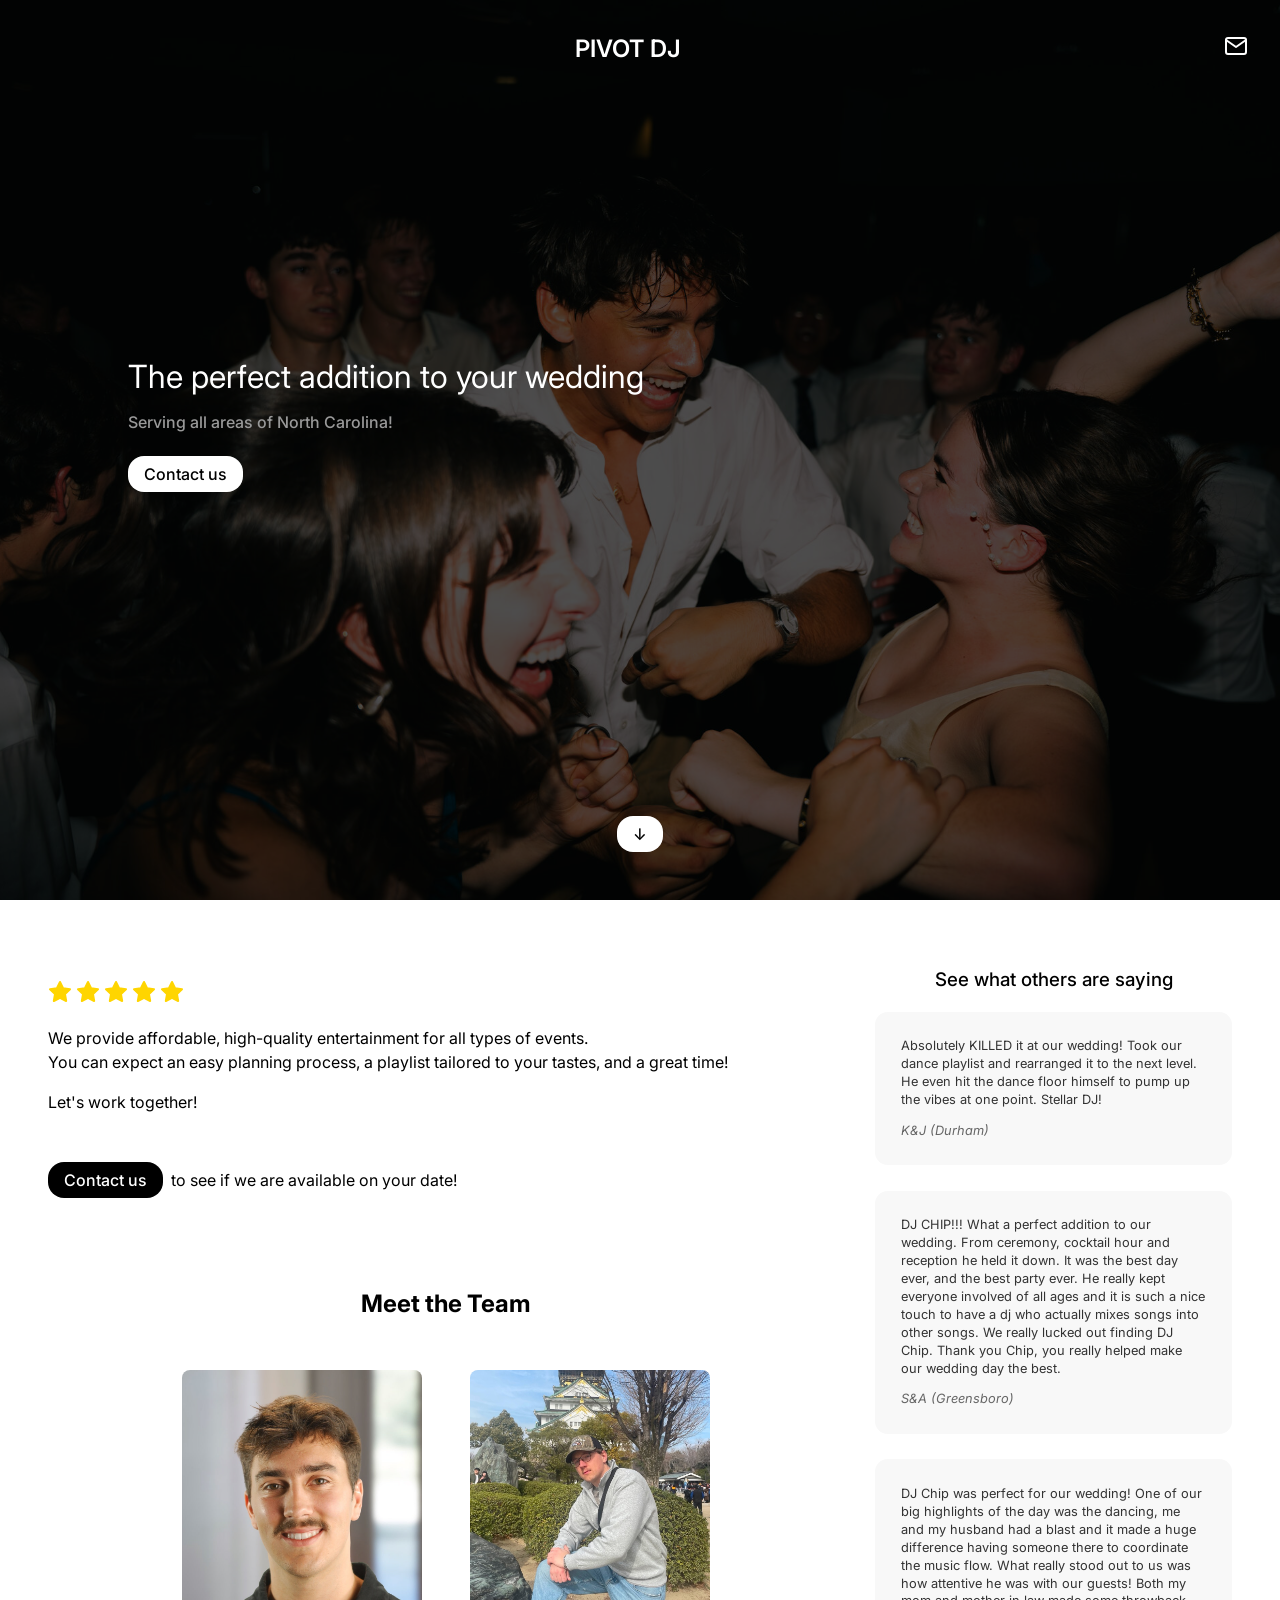
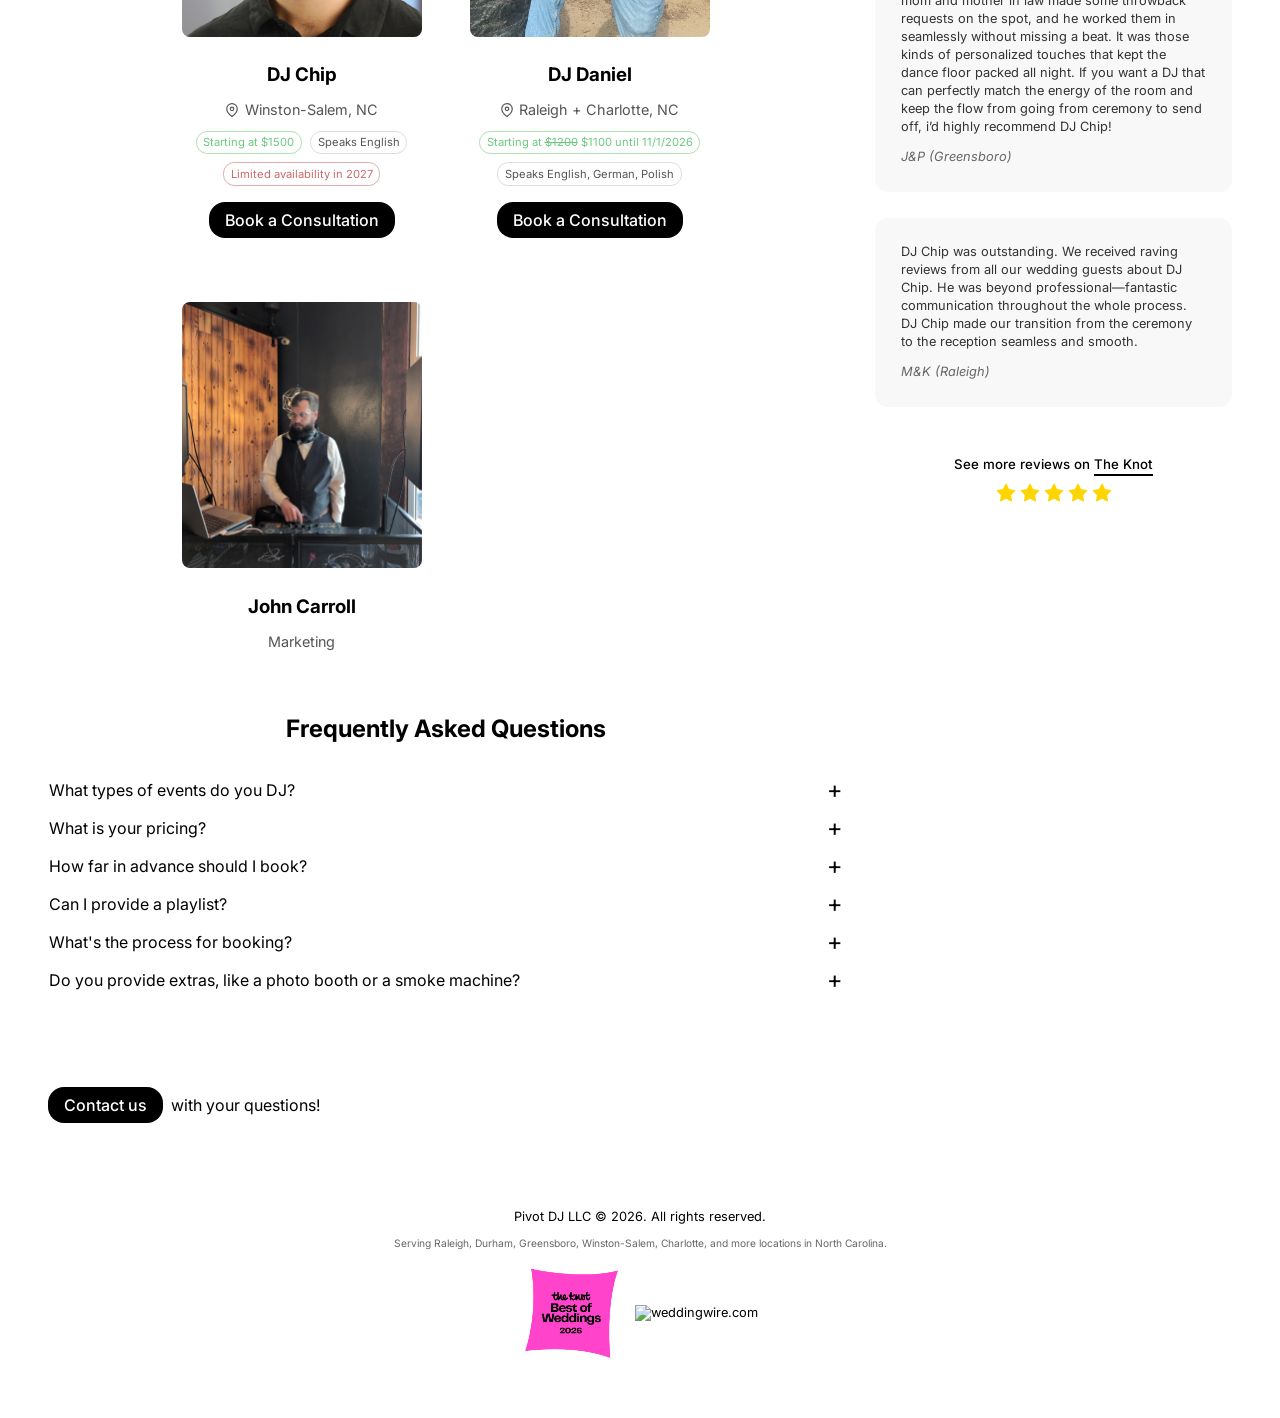
==== commit 4a71200e: "daniel more expensive, plus located in charlotte" ====
--- a/index.html
+++ b/index.html
@@ -12,7 +12,7 @@
 <head>
     <title>Pivot DJ – Entertainment in Raleigh, Greensboro NC</title>
     <meta charset="utf-8">
-    <meta name="og:title" content="Pivot DJ – Weddings, Entertainment in Raleigh, Greensboro NC">
+    <meta name="og:title" content="Pivot DJ – Weddings, Entertainment in Raleigh, Charlotte NC">
     <meta name="og:site_name" content="Pivot DJ">
     <meta name="og:url" content="https://pivotdj.com">
     <meta name="keywords"
@@ -65,7 +65,7 @@
                 <div class="title-container"> <!-- For removing flex behavior from these children -->
                     <div class="title">The perfect addition to your <span class="word-wrapper"><span
                                 id="rotating-word">wedding</span></span></div>
-                    <div class="subtitle">Serving the Triangle & Triad areas of NC.</div>
+                    <div class="subtitle">Serving all areas of North Carolina!</div>
                     <a href="mailto:contact@pivotdj.com"><button>Contact us</button></a>
                 </div>
             </main>
@@ -102,7 +102,7 @@
                                 <div>
                                     <img src="/assets/chip.jpg" alt="DJ Chip">
                                     <h3>DJ Chip</h3>
-                                    <div class="team-location"><svg xmlns="http://www.w3.org/2000/svg" width="14"
+                                    <div class="team-locations team-location"><svg xmlns="http://www.w3.org/2000/svg" width="14"
                                             height="14" viewBox="0 0 24 24" fill="none" stroke="currentColor"
                                             stroke-width="2" stroke-linecap="round" stroke-linejoin="round"
                                             class="feather feather-map-pin">
@@ -124,15 +124,18 @@
                                 <div>
                                     <img src="/assets/daniel.jpg" alt="DJ Daniel">
                                     <h3>DJ Daniel</h3>
-                                    <div class="team-location"><svg xmlns="http://www.w3.org/2000/svg" width="14"
-                                            height="14" viewBox="0 0 24 24" fill="none" stroke="currentColor"
-                                            stroke-width="2" stroke-linecap="round" stroke-linejoin="round"
-                                            class="feather feather-map-pin">
-                                            <path d="M21 10c0 7-9 13-9 13s-9-6-9-13a9 9 0 0 1 18 0z"></path>
-                                            <circle cx="12" cy="10" r="3"></circle>
-                                        </svg>Raleigh, NC</div>
+                                    <div class="team-locations">
+                                        <div class="team-location"><svg xmlns="http://www.w3.org/2000/svg" width="14"
+                                                height="14" viewBox="0 0 24 24" fill="none" stroke="currentColor"
+                                                stroke-width="2" stroke-linecap="round" stroke-linejoin="round"
+                                                class="feather feather-map-pin">
+                                                <path d="M21 10c0 7-9 13-9 13s-9-6-9-13a9 9 0 0 1 18 0z"></path>
+                                                <circle cx="12" cy="10" r="3"></circle>
+                                            </svg>Raleigh + Charlotte, NC</div>
+                                    </div>
                                     <div class="team-tags">
-                                        <span class="team-tag team-tag-money">Starting at <del>$1200</del> $1000 until 10/1/2026</span>
+                                        <span class="team-tag team-tag-money">Starting at <del>$1200</del> $1100 until
+                                            11/1/2026</span>
                                         <span class="team-tag">Speaks English, German, Polish</span>
                                     </div>
                                     <p>
@@ -211,12 +214,12 @@
                             </div>
                             <div class="faq-item">
                                 <div class="faq-question">
-                                    Do you provide extras, like venue uplighting or a photo booth?
+                                    Do you provide extras, like a photo booth or a smoke machine?
                                     <span class="faq-toggle">+</span>
                                 </div>
                                 <div class="faq-answer">
                                     No. We provide a simple wedding DJ service, at a more affordable price point than
-                                    most DJs in the Triangle and Triad areas!
+                                    most DJs in central North Carolina!
                                 </div>
                             </div>
                         </div>
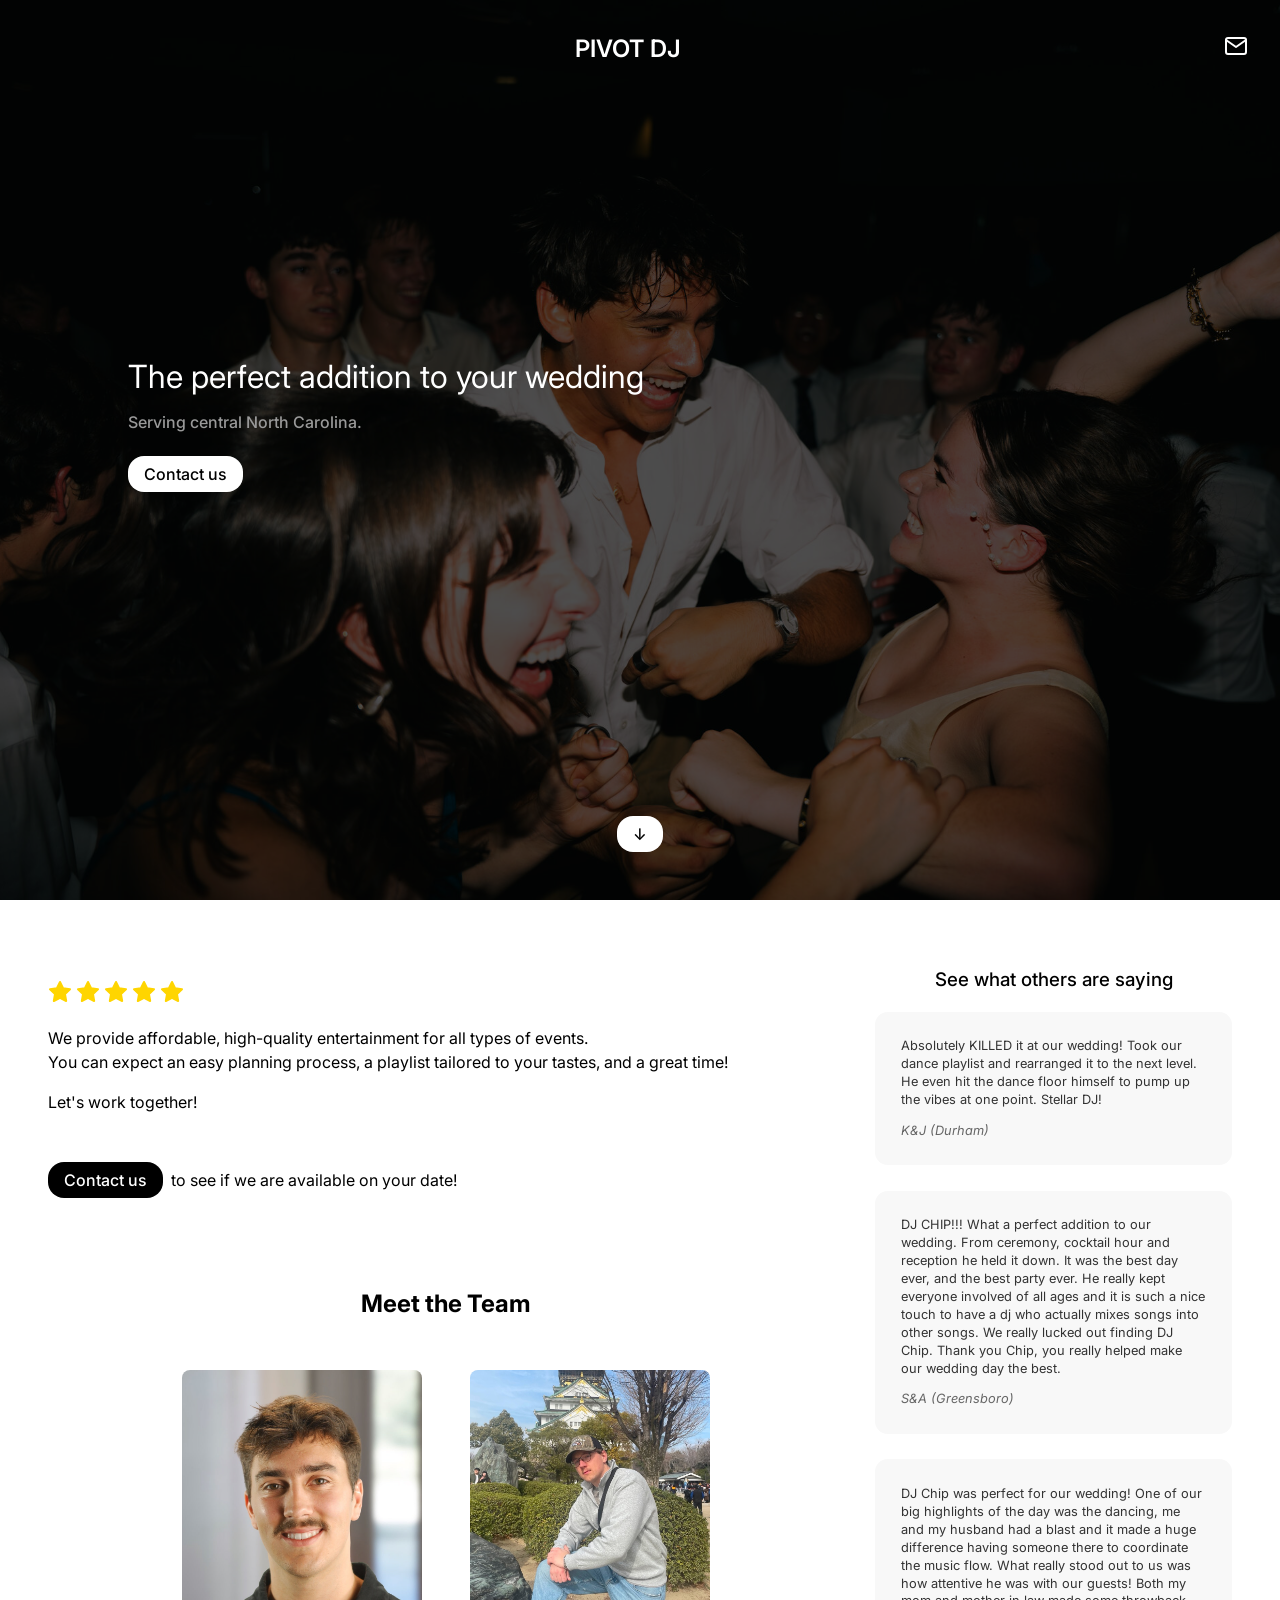
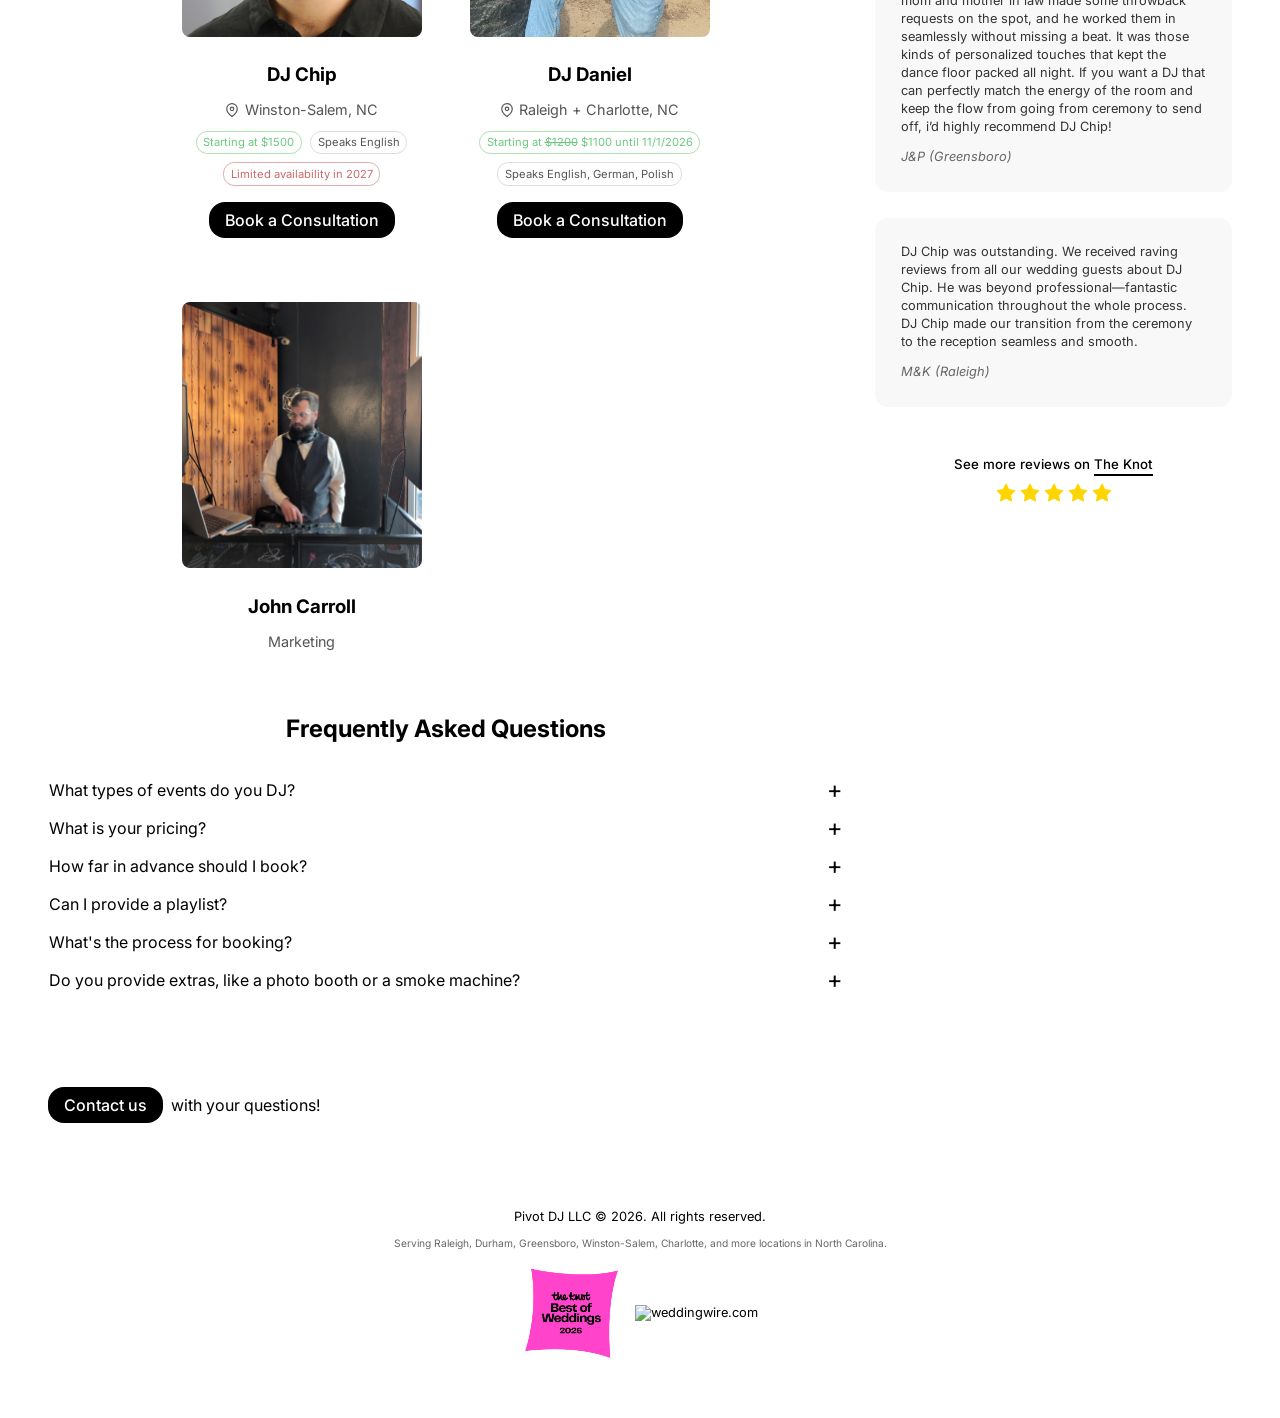
==== commit e99aeb48: "pricing" ====
--- a/index.html
+++ b/index.html
@@ -65,7 +65,7 @@
                 <div class="title-container"> <!-- For removing flex behavior from these children -->
                     <div class="title">The perfect addition to your <span class="word-wrapper"><span
                                 id="rotating-word">wedding</span></span></div>
-                    <div class="subtitle">Serving all areas of North Carolina!</div>
+                    <div class="subtitle">Serving central North Carolina.</div>
                     <a href="mailto:contact@pivotdj.com"><button>Contact us</button></a>
                 </div>
             </main>
@@ -173,9 +173,15 @@
                                 </div>
                                 <div class="faq-answer">
                                     Pricing varies based on a lot of factors!<br><br>
-                                    Our wedding packages start at $1000, and event packages start at $400.<br><br>
+                                    Here's a general guide:<br><br>
+                                    Private events: $400+<br>
+                                    Weddings:
+                                    <ul>
+                                        <li>Reception: $1100+</li>
+                                        <li>Ceremony & Cocktail Hour add-on: $150+</li>                                    
+                                    </ul>
                                     If you want to get some more specific numbers, <a class="link"
-                                        data-scroll-to="#contact">reach out</a> & we'll send you a quote!
+                                    data-scroll-to="#contact">reach out</a> & we'll send you a quote!
                                 </div>
                             </div>
                             <div class="faq-item">
@@ -227,9 +233,6 @@
                         <div id="contact">
                             <a href="mailto:contact@pivotdj.com"><button>Contact us</button></a>&nbsp; with your
                             questions!
-                            <!-- or
-                            <a class="link" href="https://calendar.app.google/gRB2SEyyCgArEtB78">meet with us
-                                (free)</a>! -->
                         </div>
                     </div>
                 </main>
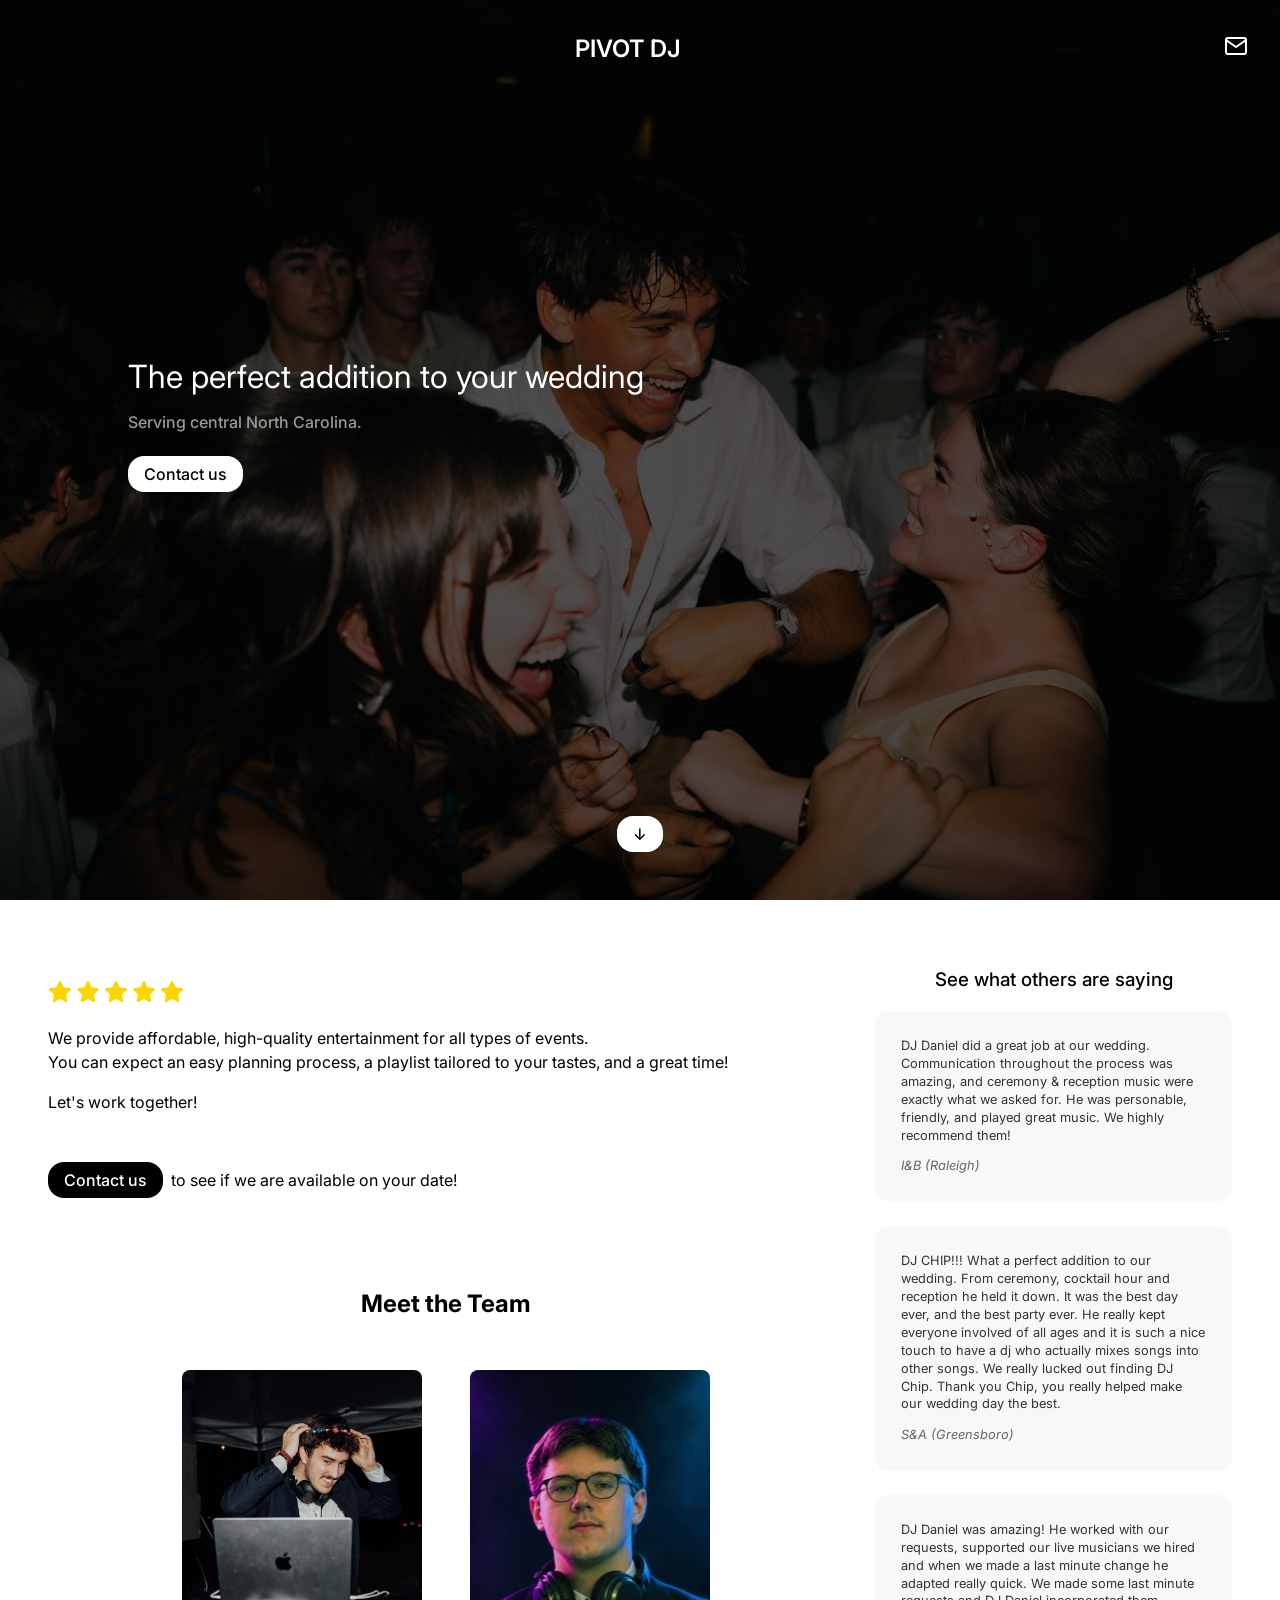
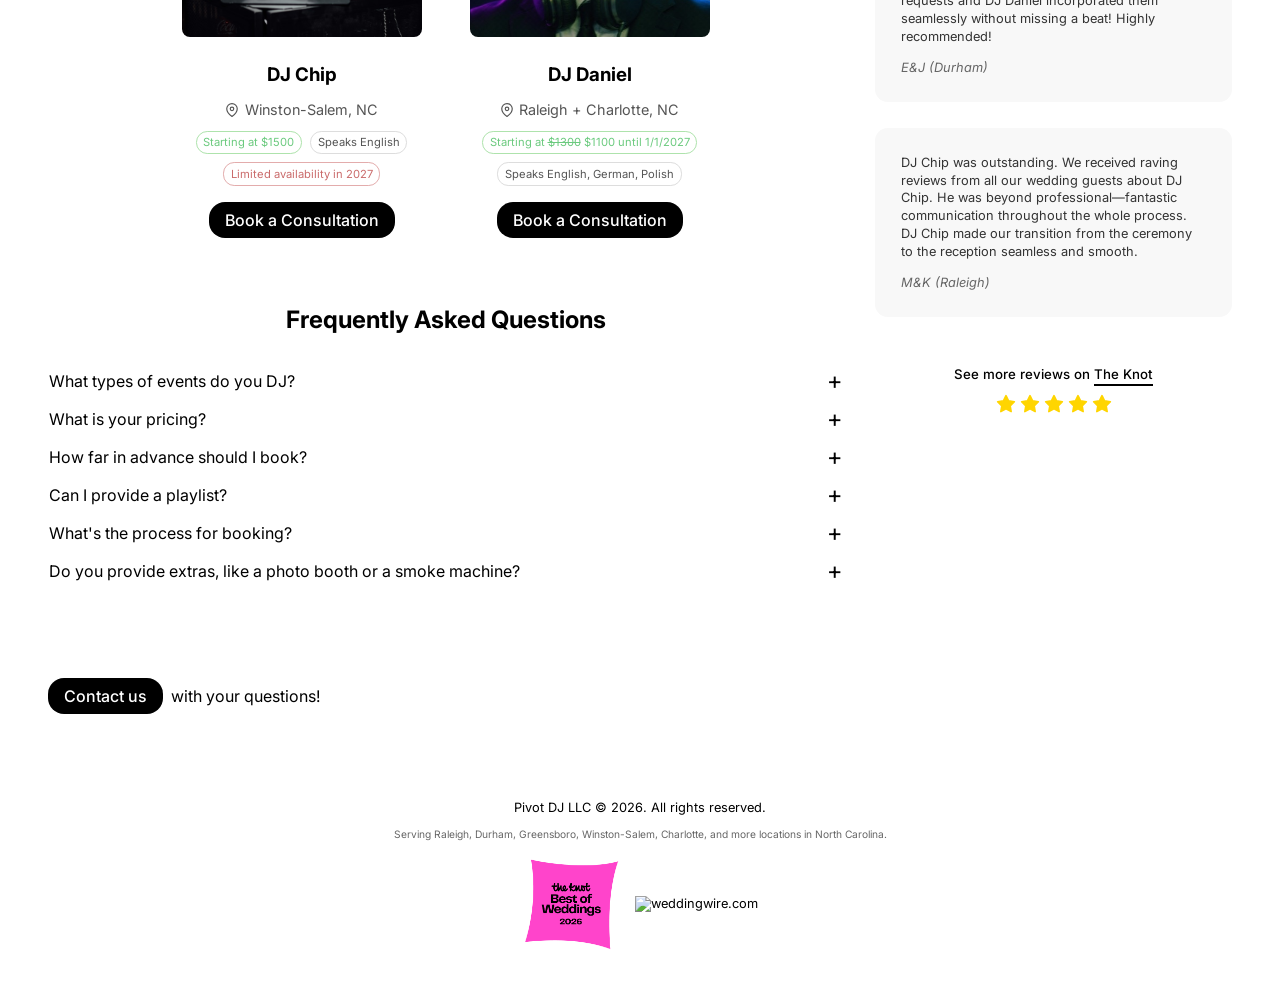
==== commit 3ffaf225: "dj daniel pic" ====
--- a/index.html
+++ b/index.html
@@ -102,8 +102,8 @@
                                 <div>
                                     <img src="/assets/chip.jpg" alt="DJ Chip">
                                     <h3>DJ Chip</h3>
-                                    <div class="team-locations team-location"><svg xmlns="http://www.w3.org/2000/svg" width="14"
-                                            height="14" viewBox="0 0 24 24" fill="none" stroke="currentColor"
+                                    <div class="team-locations team-location"><svg xmlns="http://www.w3.org/2000/svg"
+                                            width="14" height="14" viewBox="0 0 24 24" fill="none" stroke="currentColor"
                                             stroke-width="2" stroke-linecap="round" stroke-linejoin="round"
                                             class="feather feather-map-pin">
                                             <path d="M21 10c0 7-9 13-9 13s-9-6-9-13a9 9 0 0 1 18 0z"></path>
@@ -134,8 +134,8 @@
                                             </svg>Raleigh + Charlotte, NC</div>
                                     </div>
                                     <div class="team-tags">
-                                        <span class="team-tag team-tag-money">Starting at <del>$1200</del> $1100 until
-                                            11/1/2026</span>
+                                        <span class="team-tag team-tag-money">Starting at <del>$1300</del> $1100 until
+                                            1/1/2027</span>
                                         <span class="team-tag">Speaks English, German, Polish</span>
                                     </div>
                                     <p>
@@ -146,12 +146,12 @@
                                     </p>
 
                                 </div>
-                                <div>
+                                <!-- <div>
                                     <img src="/assets/john.jpg" alt="John Carroll">
                                     <h3>John Carroll</h3>
                                     <div class="team-location">
                                         </svg>Marketing</div>
-                                </div>
+                                </div> -->
                             </div>
                         </div>
                         <div class="faq-section">
@@ -178,10 +178,10 @@
                                     Weddings:
                                     <ul>
                                         <li>Reception: $1100+</li>
-                                        <li>Ceremony & Cocktail Hour add-on: $150+</li>                                    
+                                        <li>Ceremony & Cocktail Hour add-on: $150+</li>
                                     </ul>
                                     If you want to get some more specific numbers, <a class="link"
-                                    data-scroll-to="#contact">reach out</a> & we'll send you a quote!
+                                        data-scroll-to="#contact">reach out</a> & we'll send you a quote!
                                 </div>
                             </div>
                             <div class="faq-item">
@@ -240,11 +240,12 @@
                     <h3>See what others are saying</h3>
                     <div class="review">
                         <div class="review-text">
-                            Absolutely KILLED it at our wedding! Took our dance playlist and rearranged it to the next
-                            level. He even hit the dance floor himself to pump up the vibes at one point. Stellar DJ!
+                            DJ Daniel did a great job at our wedding. Communication throughout the process was amazing,
+                            and ceremony & reception music were exactly what we asked for. He was personable, friendly,
+                            and played great music. We highly recommend them!
                         </div>
                         <div class="review-author">
-                            K&J (Durham)
+                            I&B (Raleigh)
                         </div>
                     </div>
                     <div class="review">
@@ -260,6 +261,14 @@
                         </div>
                     </div>
                     <div class="review">
+                        <div class="review-text">
+                            DJ Daniel was amazing! He worked with our requests, supported our live musicians we hired and when we made a last minute change he adapted really quick. We made some last minute requests and DJ Daniel incorporated them seamlessly without missing a beat! Highly recommended!
+                        </div>
+                        <div class="review-author">
+                            E&J (Durham)
+                        </div>
+                    </div>
+                    <!-- <div class="review">
                         <div class="review-text">
                             DJ Chip was perfect for our wedding! One of our big highlights of the day was the dancing,
                             me and my husband had a blast and it made a huge difference having someone there to
@@ -273,7 +282,7 @@
                         <div class="review-author">
                             J&P (Greensboro)
                         </div>
-                    </div>
+                    </div> -->
                     <div class="review">
                         <div class="review-text">
                             DJ Chip was outstanding. We received raving reviews from all our wedding guests about DJ
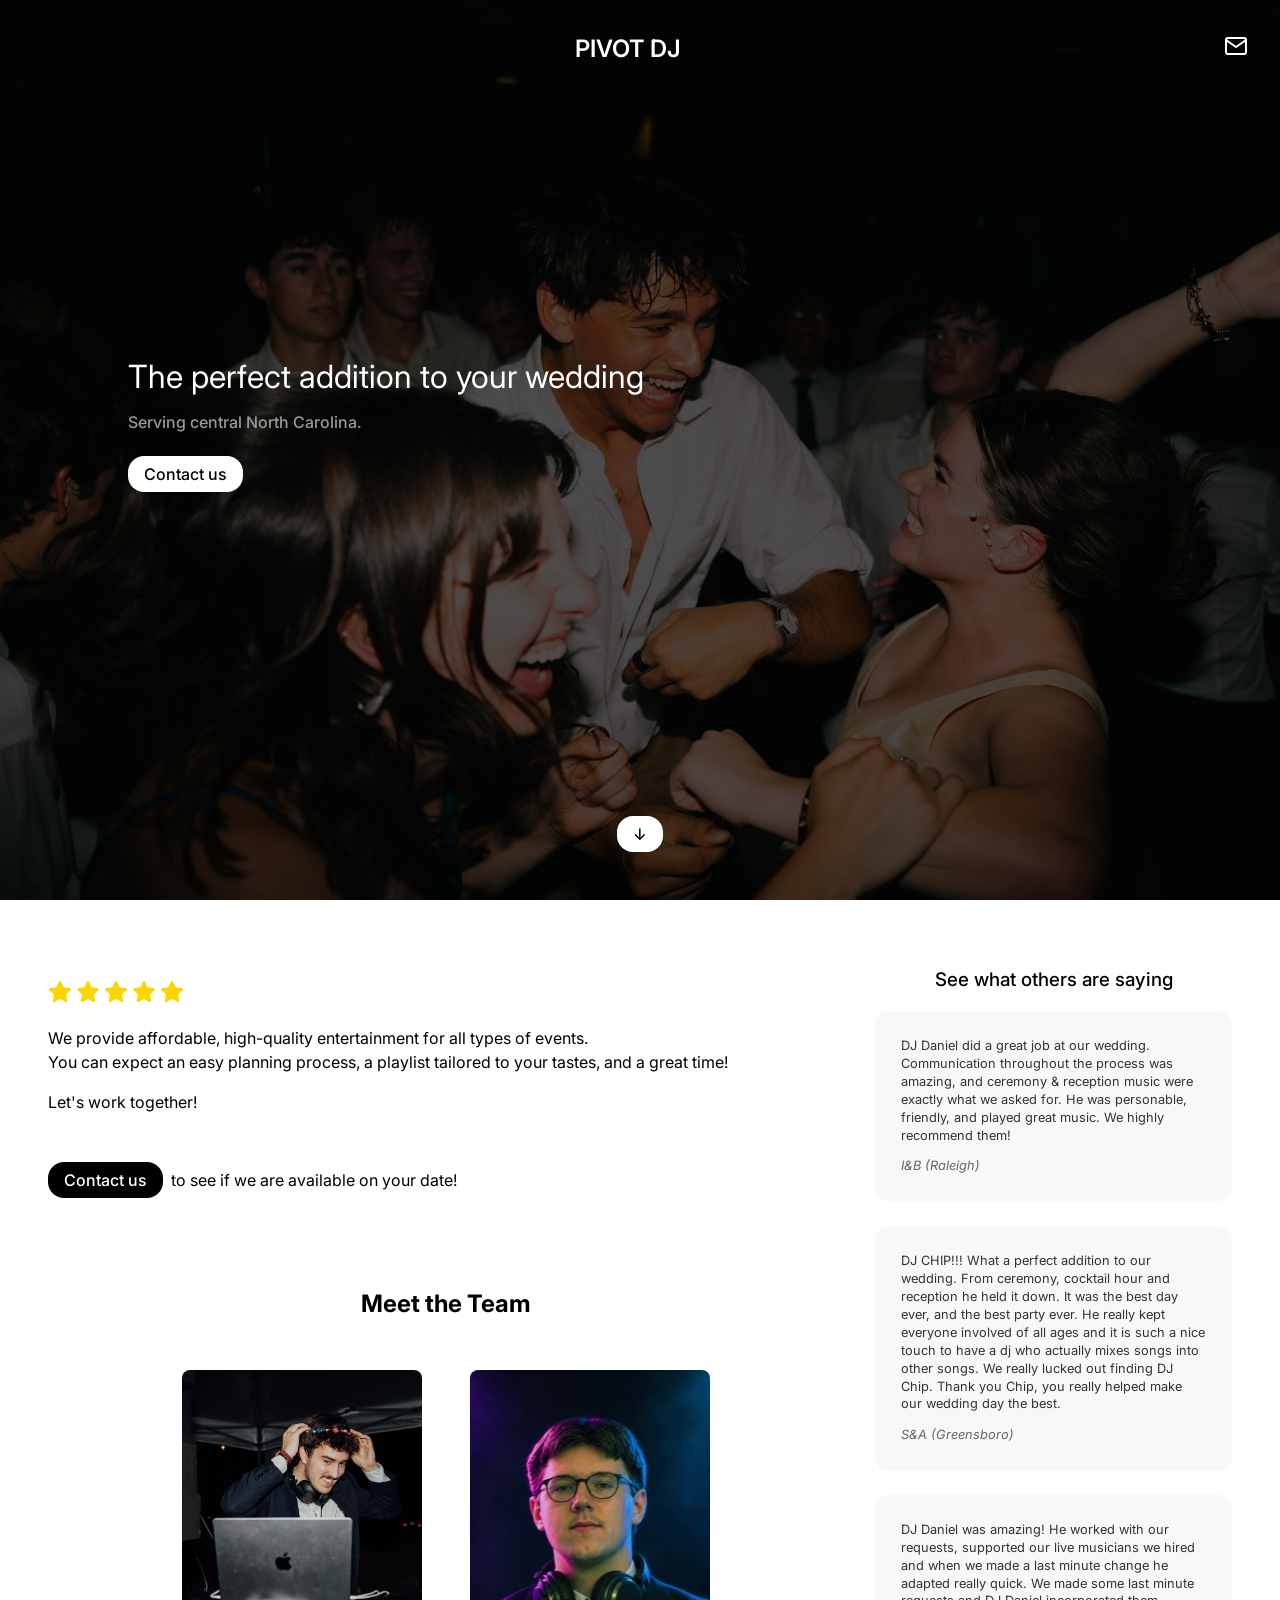
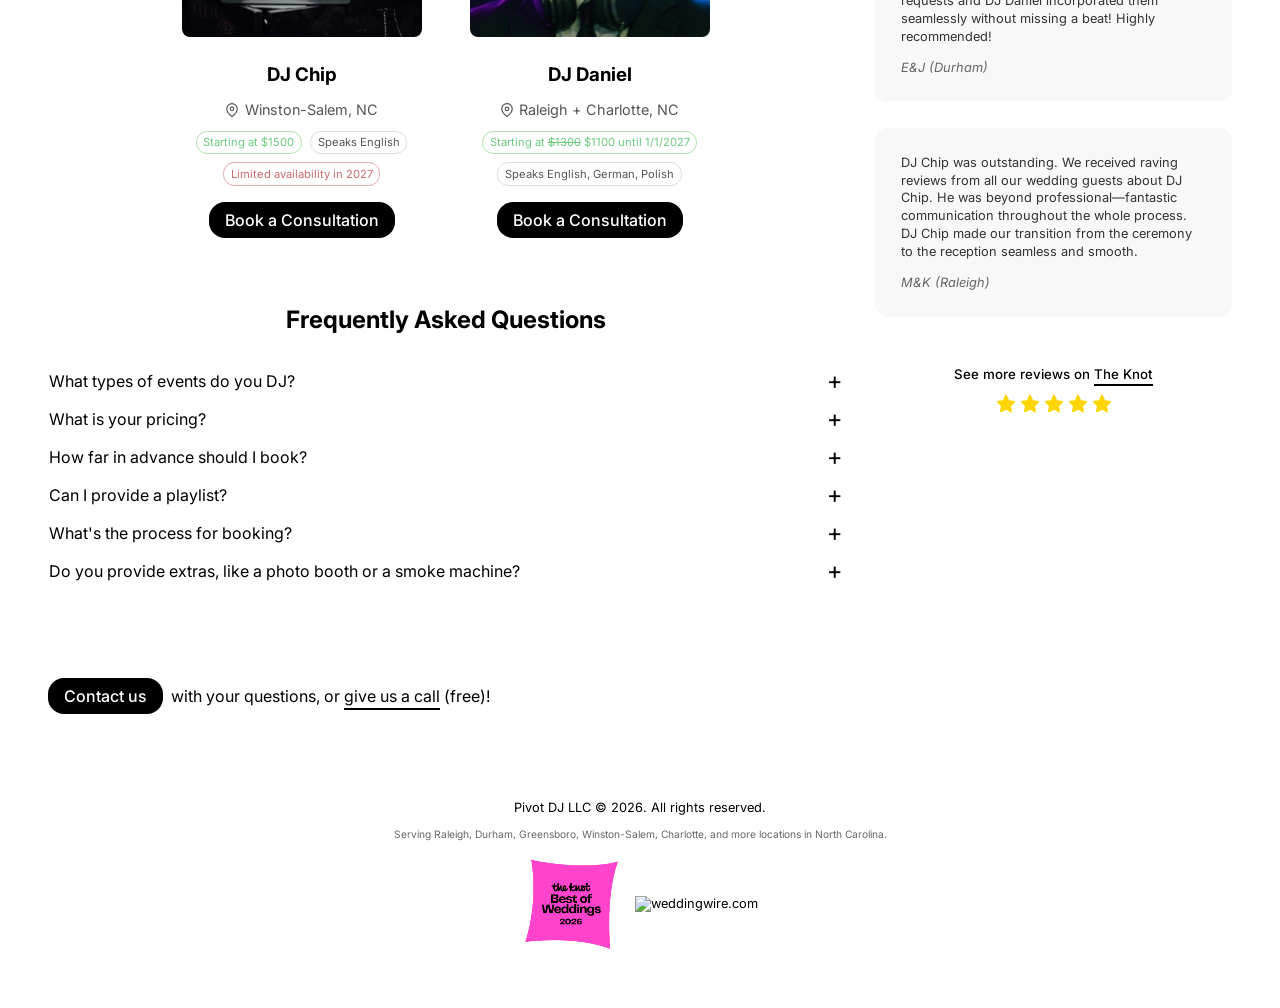
==== commit 1f329d4a: "scroll to give us a call" ====
--- a/index.html
+++ b/index.html
@@ -232,7 +232,7 @@
                         <br>
                         <div id="contact">
                             <a href="mailto:contact@pivotdj.com"><button>Contact us</button></a>&nbsp; with your
-                            questions!
+                            questions, or <a class="link" data-scroll-to=".team">give us a call</a> (free)!
                         </div>
                     </div>
                 </main>
@@ -407,6 +407,14 @@
                                 target.children[0].classList.remove('highlight');
                             }, 1500);
                         }
+                        // Add highlight animation if it's scrolling to meet the team
+                        if (element.dataset.scrollTo === '.team') {
+                            target.classList.add('highlight');
+                            // Remove the class after animation completes
+                            setTimeout(() => {
+                                target.classList.remove('highlight');
+                            }, 1500);
+                        }
                     }
                 });
             });
